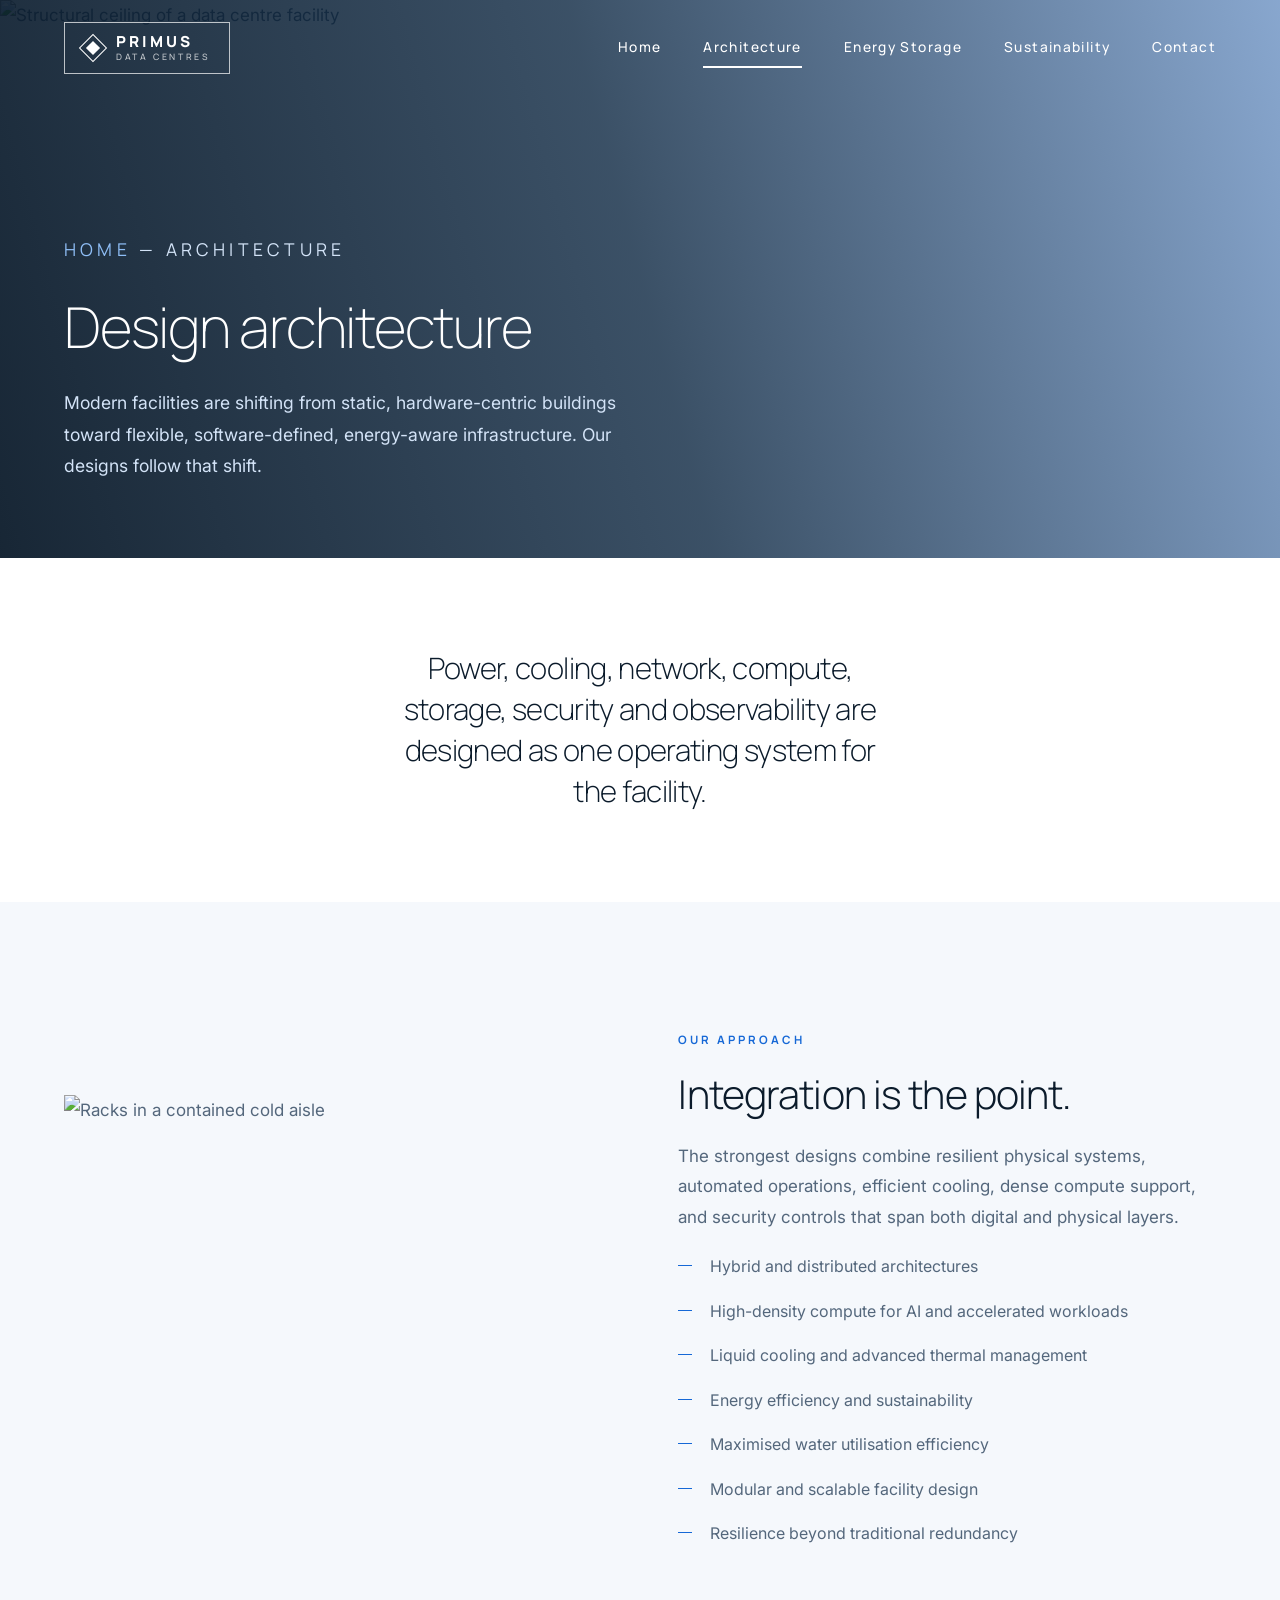
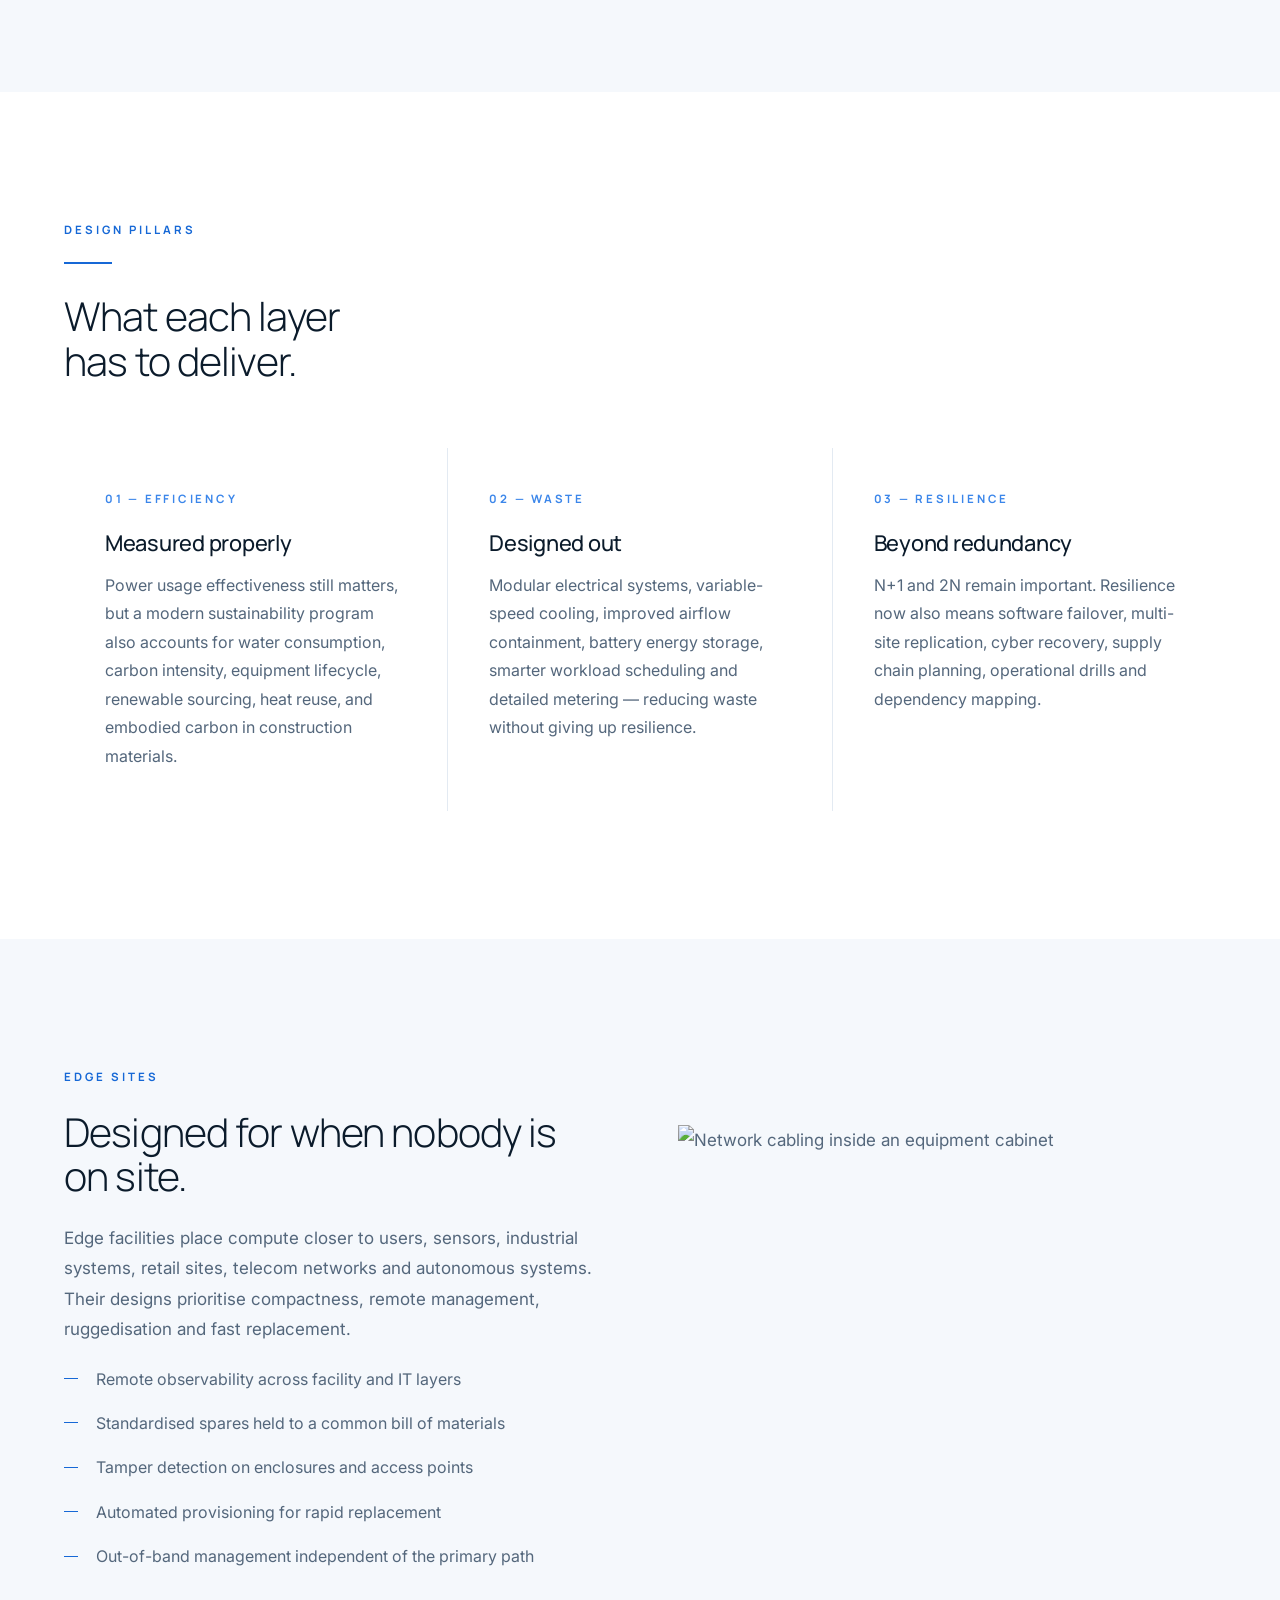
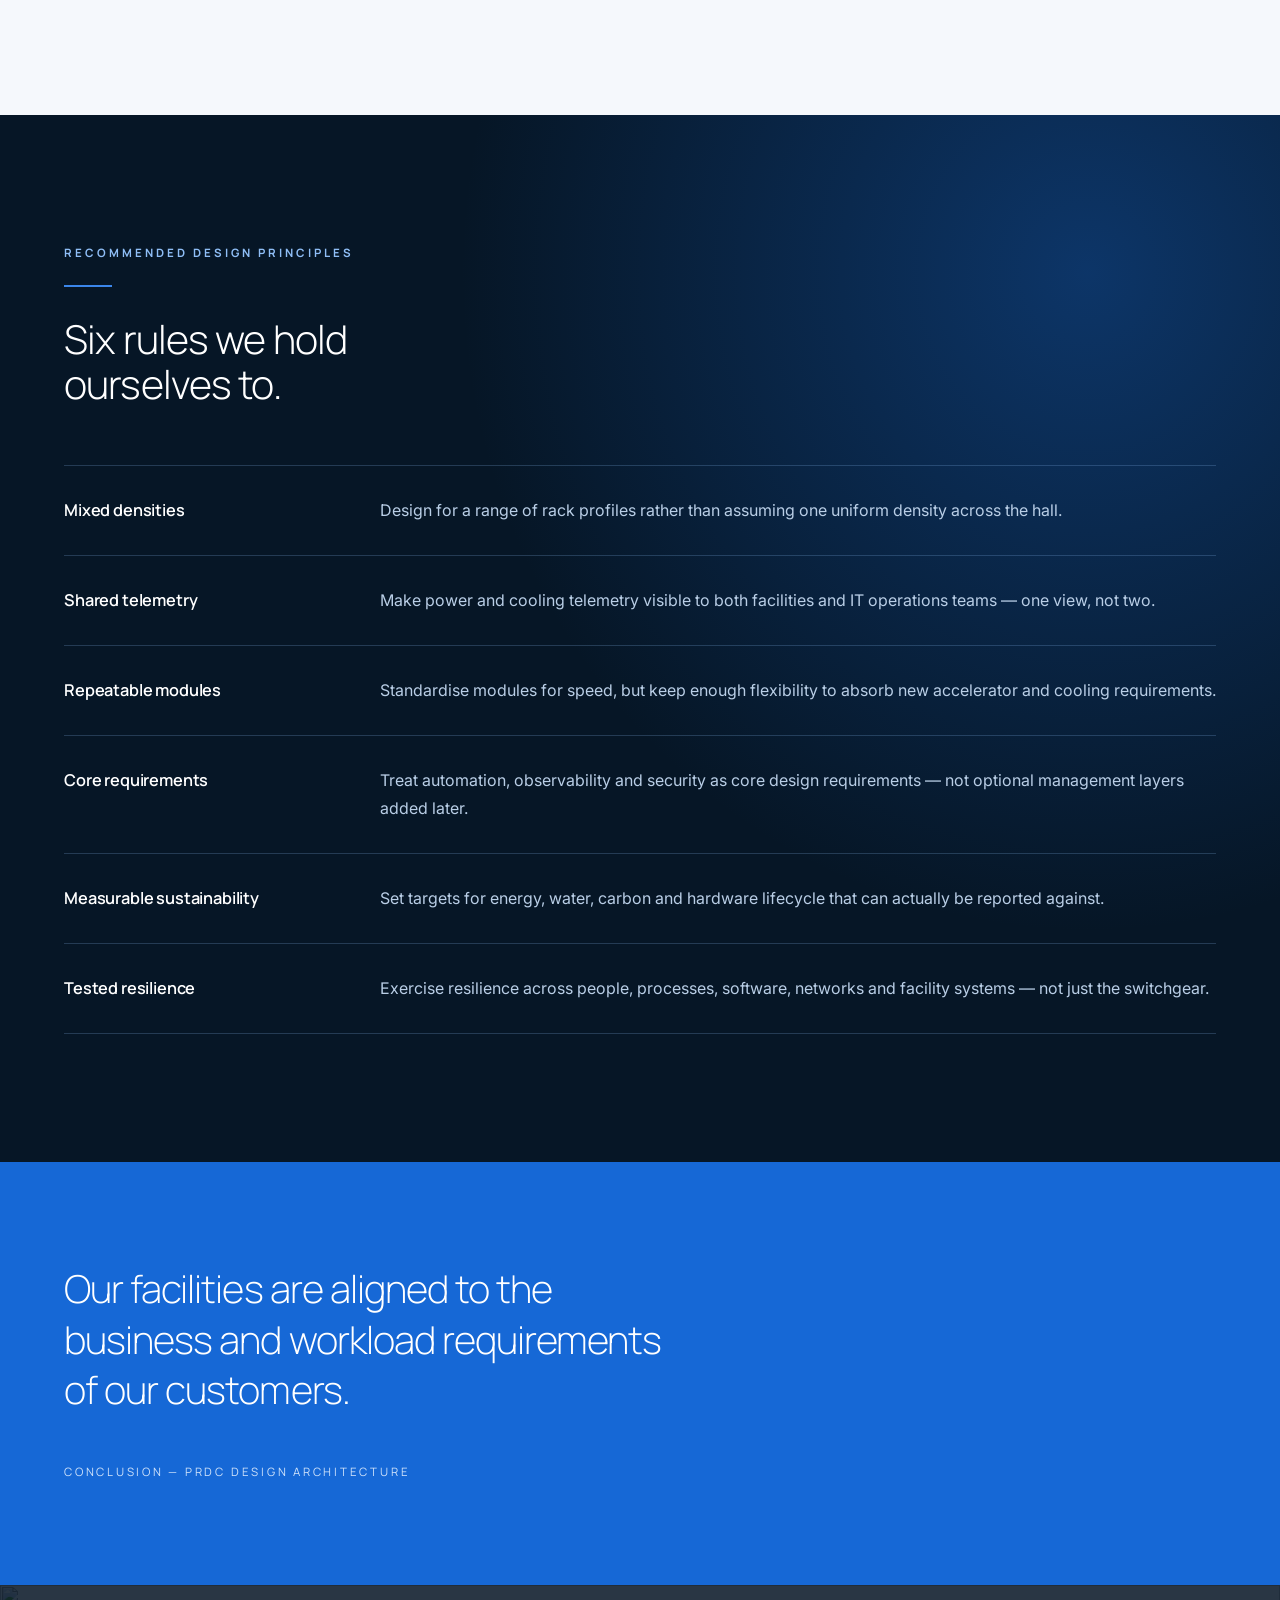
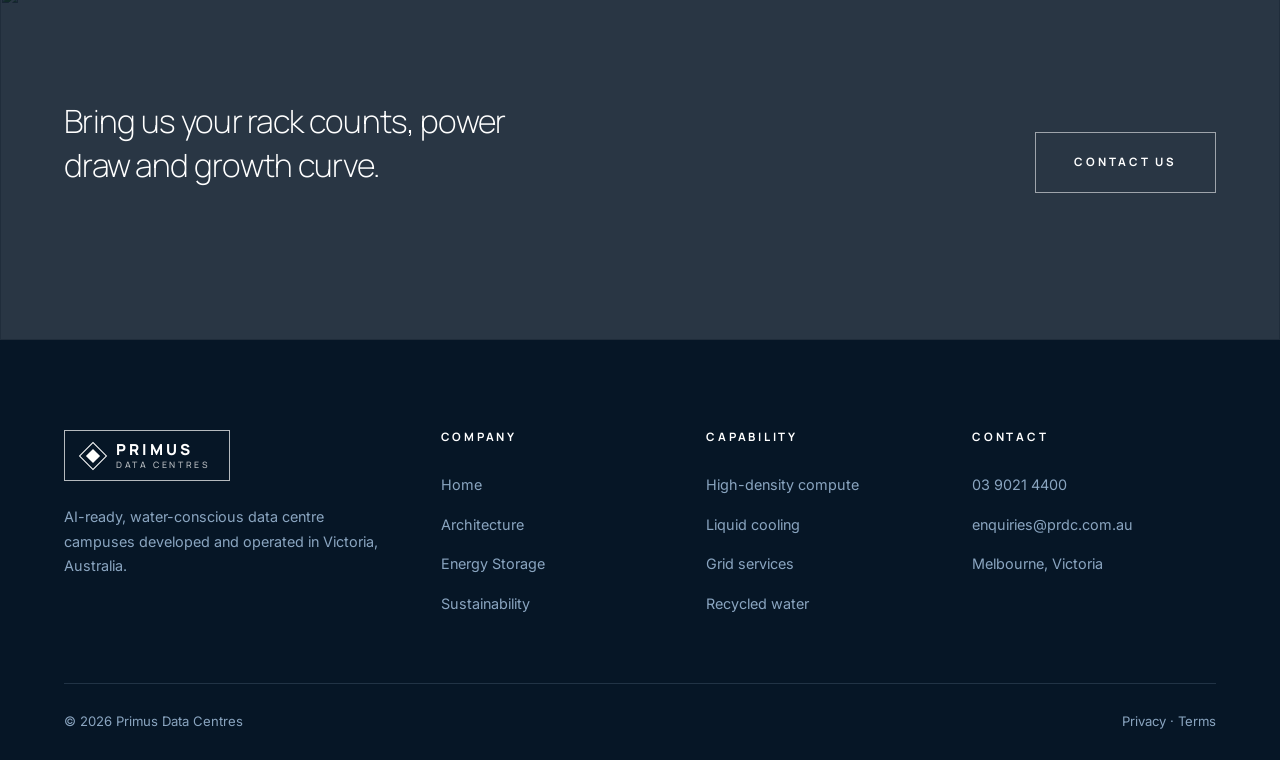
==== architecture.html @ 6553b797 "first commit" ====
<!doctype html>
<html lang="en-AU">
  <head>
    <meta charset="utf-8" />
    <meta name="viewport" content="width=device-width, initial-scale=1" />
    <title>Architecture | PRDC — Primus Data Centres</title>
    <meta
      name="description"
      content="PRDC data centre design architecture — hybrid and distributed facilities, high-density compute, liquid cooling, modular scale and resilience beyond traditional redundancy."
    />
    <link rel="preconnect" href="https://fonts.googleapis.com" />
    <link rel="preconnect" href="https://fonts.gstatic.com" crossorigin />
    <link
      href="https://fonts.googleapis.com/css2?family=Manrope:wght@200;300;400;500;600;700;800&family=Inter:wght@400;500&display=swap"
      rel="stylesheet"
    />
    <link rel="stylesheet" href="assets/styles.css" />
  </head>
  <body>
    <header class="nav">
      <div class="wrap nav__in">
        <a class="logo" href="index.html">
          <span class="logo__mark"></span>
          <span class="logo__txt">PRIMUS<span>DATA CENTRES</span></span>
        </a>
        <nav>
          <ul class="menu" id="menu">
            <li><a href="index.html">Home</a></li>
            <li>
              <a href="architecture.html" aria-current="page">Architecture</a>
            </li>
            <li><a href="energy-storage.html">Energy Storage</a></li>
            <li><a href="sustainability.html">Sustainability</a></li>
            <li><a href="contact.html">Contact</a></li>
          </ul>
        </nav>
        <button
          class="burger"
          data-burger
          aria-expanded="false"
          aria-controls="menu"
          aria-label="Menu"
        >
          <span></span><span></span><span></span>
        </button>
      </div>
    </header>

    <section class="pagehead">
      <img
        src="https://images.unsplash.com/photo-1488229297570-58520851e868?auto=format&fit=crop&w=2000&q=75"
        alt="Structural ceiling of a data centre facility"
      />
      <div class="wrap">
        <p class="crumbs"><a href="index.html">Home</a> — Architecture</p>
        <h1>Design architecture</h1>
        <p>
          Modern facilities are shifting from static, hardware-centric buildings
          toward flexible, software-defined, energy-aware infrastructure. Our
          designs follow that shift.
        </p>
      </div>
    </section>

    <section class="section section--sm">
      <div class="wrap">
        <p class="statement statement--center reveal" style="max-width: 30ch">
          Power, cooling, network, compute, storage, security and observability
          are designed as one operating system for the facility.
        </p>
      </div>
    </section>

    <section class="section section--tint">
      <div class="wrap split reveal">
        <div class="split__media">
          <img
            src="https://images.unsplash.com/photo-1695668548342-c0c1ad479aee?auto=format&fit=crop&w=1200&q=75"
            alt="Racks in a contained cold aisle"
          />
        </div>
        <div>
          <span class="eyebrow">Our approach</span>
          <h2>Integration is the point.</h2>
          <p>
            The strongest designs combine resilient physical systems, automated
            operations, efficient cooling, dense compute support, and security
            controls that span both digital and physical layers.
          </p>
          <ul class="ticks">
            <li>Hybrid and distributed architectures</li>
            <li>High-density compute for AI and accelerated workloads</li>
            <li>Liquid cooling and advanced thermal management</li>
            <li>Energy efficiency and sustainability</li>
            <li>Maximised water utilisation efficiency</li>
            <li>Modular and scalable facility design</li>
            <li>Resilience beyond traditional redundancy</li>
          </ul>
        </div>
      </div>
    </section>

    <section class="section">
      <div class="wrap">
        <div
          class="reveal"
          style="max-width: 26ch; margin-bottom: clamp(40px, 5vw, 70px)"
        >
          <span class="eyebrow">Design pillars</span>
          <div class="rule"></div>
          <h2>What each layer has to deliver.</h2>
        </div>
        <div class="grid reveal">
          <div class="cell">
            <span class="cell__no">01 — Efficiency</span>
            <h3>Measured properly</h3>
            <p>
              Power usage effectiveness still matters, but a modern
              sustainability program also accounts for water consumption, carbon
              intensity, equipment lifecycle, renewable sourcing, heat reuse,
              and embodied carbon in construction materials.
            </p>
          </div>
          <div class="cell">
            <span class="cell__no">02 — Waste</span>
            <h3>Designed out</h3>
            <p>
              Modular electrical systems, variable-speed cooling, improved
              airflow containment, battery energy storage, smarter workload
              scheduling and detailed metering — reducing waste without giving
              up resilience.
            </p>
          </div>
          <div class="cell">
            <span class="cell__no">03 — Resilience</span>
            <h3>Beyond redundancy</h3>
            <p>
              N+1 and 2N remain important. Resilience now also means software
              failover, multi-site replication, cyber recovery, supply chain
              planning, operational drills and dependency mapping.
            </p>
          </div>
        </div>
      </div>
    </section>

    <section class="section section--tint">
      <div class="wrap split split--text-first reveal">
        <div class="split__media">
          <img
            src="https://images.unsplash.com/photo-1682559736721-c2e77ff4c650?auto=format&fit=crop&w=1200&q=75"
            alt="Network cabling inside an equipment cabinet"
          />
        </div>
        <div>
          <span class="eyebrow">Edge sites</span>
          <h2>Designed for when nobody is on site.</h2>
          <p>
            Edge facilities place compute closer to users, sensors, industrial
            systems, retail sites, telecom networks and autonomous systems.
            Their designs prioritise compactness, remote management,
            ruggedisation and fast replacement.
          </p>
          <ul class="ticks">
            <li>Remote observability across facility and IT layers</li>
            <li>Standardised spares held to a common bill of materials</li>
            <li>Tamper detection on enclosures and access points</li>
            <li>Automated provisioning for rapid replacement</li>
            <li>Out-of-band management independent of the primary path</li>
          </ul>
        </div>
      </div>
    </section>

    <section class="section band">
      <div class="wrap">
        <div
          class="reveal"
          style="max-width: 28ch; margin-bottom: clamp(36px, 4.5vw, 60px)"
        >
          <span class="eyebrow eyebrow--light"
            >Recommended design principles</span
          >
          <div class="rule rule--light"></div>
          <h2>Six rules we hold ourselves to.</h2>
        </div>
        <dl class="spec reveal">
          <div class="spec__row">
            <dt>Mixed densities</dt>
            <dd>
              Design for a range of rack profiles rather than assuming one
              uniform density across the hall.
            </dd>
          </div>
          <div class="spec__row">
            <dt>Shared telemetry</dt>
            <dd>
              Make power and cooling telemetry visible to both facilities and IT
              operations teams — one view, not two.
            </dd>
          </div>
          <div class="spec__row">
            <dt>Repeatable modules</dt>
            <dd>
              Standardise modules for speed, but keep enough flexibility to
              absorb new accelerator and cooling requirements.
            </dd>
          </div>
          <div class="spec__row">
            <dt>Core requirements</dt>
            <dd>
              Treat automation, observability and security as core design
              requirements — not optional management layers added later.
            </dd>
          </div>
          <div class="spec__row">
            <dt>Measurable sustainability</dt>
            <dd>
              Set targets for energy, water, carbon and hardware lifecycle that
              can actually be reported against.
            </dd>
          </div>
          <div class="spec__row">
            <dt>Tested resilience</dt>
            <dd>
              Exercise resilience across people, processes, software, networks
              and facility systems — not just the switchgear.
            </dd>
          </div>
        </dl>
      </div>
    </section>

    <section class="pull">
      <div class="wrap reveal">
        <p>
          Our facilities are aligned to the business and workload requirements
          of our customers.
        </p>
        <cite>Conclusion — PRDC design architecture</cite>
      </div>
    </section>

    <section class="cta">
      <img
        src="https://images.unsplash.com/photo-1561233835-f937539b95b9?auto=format&fit=crop&w=1800&q=70"
        alt=""
      />
      <div class="wrap cta__in">
        <p>Bring us your rack counts, power draw and growth curve.</p>
        <a class="btn btn--light" href="contact.html">Contact us</a>
      </div>
    </section>

    <footer class="footer">
      <div class="wrap">
        <div class="footer__grid">
          <div>
            <a class="logo" href="index.html">
              <span class="logo__mark"></span>
              <span class="logo__txt">PRIMUS<span>DATA CENTRES</span></span>
            </a>
            <p>
              AI-ready, water-conscious data centre campuses developed and
              operated in Victoria, Australia.
            </p>
          </div>
          <div>
            <h4>Company</h4>
            <a href="index.html">Home</a>
            <a href="architecture.html">Architecture</a>
            <a href="energy-storage.html">Energy Storage</a>
            <a href="sustainability.html">Sustainability</a>
          </div>
          <div>
            <h4>Capability</h4>
            <a href="architecture.html">High-density compute</a>
            <a href="architecture.html">Liquid cooling</a>
            <a href="energy-storage.html">Grid services</a>
            <a href="sustainability.html">Recycled water</a>
          </div>
          <div>
            <h4>Contact</h4>
            <a href="tel:0390214400">03 9021 4400</a>
            <a href="mailto:enquiries@prdc.com.au">enquiries@prdc.com.au</a>
            <a href="contact.html">Melbourne, Victoria</a>
          </div>
        </div>
        <div class="footer__bar">
          <span>© 2026 Primus Data Centres</span>
          <span>Privacy · Terms</span>
        </div>
      </div>
    </footer>

    <script src="script/main.js"></script>
  </body>
</html>
---- assets/styles.css ----
/* ==========================================================
   PRDC — Primus Data Centres
   Design system. Reference: celeroinfrastructure.com
   Blue primary. Editorial spacing, photography-led.
   ========================================================== */

:root {
  --navy: #061626;
  --navy-2: #0a2540;
  --blue-800: #0f3e7e;
  --blue-700: #124f9e;
  --blue-600: #1668d6; /* PRIMARY — logo blue */
  --blue-500: #3b86ea;
  --blue-300: #8fbef6;
  --blue-100: #d8e8fc;
  --blue-050: #f2f7fe;

  --ink: #0b1b2b;
  --body: #54677c;
  --body-light: #b9cee6;
  --line: #e3eaf2;
  --line-dark: rgba(143, 190, 246, 0.22);
  --paper: #ffffff;
  --paper-2: #f5f8fc;

  --fs-hero: clamp(2.7rem, 5.6vw, 5rem);
  --fs-h1: clamp(2.3rem, 4.4vw, 3.8rem);
  --fs-h2: clamp(1.9rem, 3.1vw, 2.8rem);
  --fs-statement: clamp(1.3rem, 2.3vw, 2rem);
  --fs-h3: clamp(1.2rem, 1.7vw, 1.5rem);
  --fs-body: 1.0625rem;
  --fs-small: 0.9rem;
  --fs-micro: 0.72rem;

  --display: "Manrope", -apple-system, "Segoe UI", sans-serif;
  --text: "Inter", -apple-system, "Segoe UI", Roboto, sans-serif;

  --wrap: 1260px;
  --tile-lift: clamp(64px, 7vw, 110px); /* how far the cards sit over the hero */
  --gutter: 5vw;
}

*,
*::before,
*::after {
  box-sizing: border-box;
}
html {
  scroll-behavior: smooth;
  -webkit-text-size-adjust: 100%;
}
body {
  margin: 0;
  font-family: var(--text);
  font-size: var(--fs-body);
  line-height: 1.78;
  color: var(--body);
  background: var(--paper);
  -webkit-font-smoothing: antialiased;
  overflow-x: hidden;
}
img {
  max-width: 100%;
  display: block;
}
a {
  color: var(--blue-600);
  text-decoration: none;
}
h1,
h2,
h3,
h4 {
  font-family: var(--display);
  color: var(--ink);
  margin: 0 0 0.6em;
  font-weight: 300;
  line-height: 1.13;
  letter-spacing: -0.022em;
}
h1 {
  font-size: var(--fs-h1);
}
h2 {
  font-size: var(--fs-h2);
}
h3 {
  font-size: var(--fs-h3);
  font-weight: 500;
  line-height: 1.32;
  letter-spacing: -0.012em;
}
p {
  margin: 0 0 1.2em;
}
p:last-child {
  margin-bottom: 0;
}
.wrap {
  width: min(var(--wrap), 100% - 2 * var(--gutter));
  margin-inline: auto;
}
.wrap-wide {
  width: min(1600px, 100% - 2 * var(--gutter));
  margin-inline: auto;
}
.section {
  padding: clamp(78px, 10vw, 150px) 0;
}
.section--sm {
  padding: clamp(56px, 7vw, 100px) 0;
}
.section--tint {
  background: var(--paper-2);
}
:focus-visible {
  outline: 2px solid var(--blue-500);
  outline-offset: 4px;
}
::selection {
  background: var(--blue-600);
  color: #fff;
}

/* ---------- Text bits ---------- */
.eyebrow {
  font-family: var(--display);
  font-size: var(--fs-micro);
  font-weight: 700;
  letter-spacing: 0.26em;
  text-transform: uppercase;
  color: var(--blue-600);
  margin: 0 0 22px;
  display: block;
}
.eyebrow--light {
  color: var(--blue-300);
}
.rule {
  width: 48px;
  height: 2px;
  background: var(--blue-600);
  margin: 0 0 30px;
}
.rule--light {
  background: var(--blue-500);
}
.statement {
  font-family: var(--display);
  font-weight: 250;
  font-size: var(--fs-statement);
  line-height: 1.4;
  color: var(--ink);
  letter-spacing: -0.022em;
}
.statement--center {
  max-width: 24ch;
  margin-inline: auto;
  text-align: center;
}
.statement--wide {
  max-width: 38ch;
}
.tagline {
  font-family: var(--display);
  font-weight: 600;
  font-size: 1.05rem;
  color: var(--blue-600);
  letter-spacing: -0.01em;
  margin-bottom: 1.2em;
}
.measure {
  max-width: 56ch;
}
.light {
  color: var(--body-light);
}

/* ---------- Buttons ---------- */
.btn {
  display: inline-flex;
  align-items: center;
  gap: 14px;
  font-family: var(--display);
  font-size: var(--fs-micro);
  font-weight: 700;
  letter-spacing: 0.24em;
  text-transform: uppercase;
  padding: 19px 38px;
  border: 1px solid var(--blue-600);
  color: var(--blue-600);
  background: transparent;
  cursor: pointer;
  transition:
    background 0.25s,
    color 0.25s,
    border-color 0.25s;
}
.btn:hover {
  background: var(--blue-600);
  color: #fff;
}
.btn--solid {
  background: var(--blue-600);
  color: #fff;
}
.btn--solid:hover {
  background: var(--blue-700);
  border-color: var(--blue-700);
}
.btn--light {
  border-color: rgba(255, 255, 255, 0.55);
  color: #fff;
}
.btn--light:hover {
  background: #fff;
  color: var(--navy);
  border-color: #fff;
}
.btn--full {
  width: 100%;
  justify-content: center;
}

.arrow {
  display: inline-flex;
  align-items: center;
  gap: 10px;
  font-family: var(--display);
  font-size: var(--fs-micro);
  font-weight: 700;
  letter-spacing: 0.24em;
  text-transform: uppercase;
  color: var(--blue-600);
}
.arrow::after {
  content: "";
  width: 26px;
  height: 1px;
  background: currentColor;
  transition: width 0.25s ease;
}
.arrow:hover::after {
  width: 40px;
}
.arrow--light {
  color: #fff;
}

/* ---------- Header ---------- */
.nav {
  position: fixed;
  top: 0;
  left: 0;
  right: 0;
  z-index: 100;
  transition:
    background 0.3s,
    box-shadow 0.3s;
  background: transparent;
}
.nav__in {
  display: flex;
  align-items: center;
  justify-content: space-between;
  gap: 24px;
  padding: 22px 0;
  transition: padding 0.3s;
}
.nav.is-solid {
  background: rgba(255, 255, 255, 0.97);
  backdrop-filter: blur(14px);
  box-shadow: 0 1px 0 var(--line);
}
.nav.is-solid .nav__in {
  padding: 14px 0;
}

.logo {
  display: inline-flex;
  align-items: center;
  gap: 13px;
  padding: 10px 18px;
  border: 1.5px solid rgba(255, 255, 255, 0.7);
}
.logo__mark {
  width: 20px;
  height: 20px;
  flex: none;
  position: relative;
  border: 1.5px solid #fff;
  transform: rotate(45deg);
}
.logo__mark::after {
  content: "";
  position: absolute;
  inset: 4px;
  background: #fff;
}
.logo__txt {
  font-family: var(--display);
  font-weight: 800;
  font-size: 0.95rem;
  letter-spacing: 0.2em;
  color: #fff;
  line-height: 1.15;
}
.logo__txt span {
  display: block;
  font-weight: 500;
  font-size: 0.55rem;
  letter-spacing: 0.3em;
  color: rgba(255, 255, 255, 0.72);
  margin-top: 2px;
}
.nav.is-solid .logo {
  border-color: var(--blue-600);
}
.nav.is-solid .logo__mark {
  border-color: var(--blue-600);
}
.nav.is-solid .logo__mark::after {
  background: var(--blue-600);
}
.nav.is-solid .logo__txt {
  color: var(--blue-600);
}
.nav.is-solid .logo__txt span {
  color: var(--body);
}

.menu {
  display: flex;
  align-items: center;
  gap: 42px;
  list-style: none;
  margin: 0;
  padding: 0;
}
.menu a {
  font-family: var(--display);
  font-weight: 500;
  font-size: 0.86rem;
  letter-spacing: 0.1em;
  color: rgba(255, 255, 255, 0.88);
  padding-bottom: 5px;
  border-bottom: 1px solid transparent;
  transition:
    color 0.2s,
    border-color 0.2s;
}
.menu a {
  position: relative;
  color: #fff;
  text-decoration: none;
  display: inline-block;
}

.menu a::after {
  content: "";
  position: absolute;
  left: 0;
  bottom: -4px; /* distance below text */
  width: 0;
  height: 2px;
  background-color: #fff;
  transition: width 0.5s ease;
}

.menu a:hover::after,
.menu a[aria-current="page"]::after {
  width: 100%;
}
.nav.is-solid .menu a {
  color: var(--ink);
}
.nav.is-solid .menu a {
  position: relative;
  color: var(--blue-600);
  text-decoration: none;
}

.nav.is-solid .menu a::after {
  content: "";
  position: absolute;
  left: 0;
  bottom: -4px;
  width: 0;
  height: 2px;
  background-color: var(--blue-600);
  transition: width 0.5s ease;
}

.nav.is-solid .menu a:hover,
.nav.is-solid .menu a[aria-current="page"] {
  color: var(--blue-600);
}

.nav.is-solid .menu a:hover::after,
.nav.is-solid .menu a[aria-current="page"]::after {
  width: 100%;
}
.burger {
  display: none;
  background: none;
  border: none;
  padding: 10px;
  cursor: pointer;
  width: 44px;
  height: 44px;
}
.burger span {
  display: block;
  height: 1.5px;
  background: #fff;
  margin: 5px 0;
  transition: 0.25s;
}
.nav.is-solid .burger span {
  background: var(--ink);
}

/* ---------- Hero ---------- */
.hero {
  position: relative;
  min-height: 100svh;
  display: flex;
  align-items: flex-end;
  padding-top: clamp(140px, 16vh, 190px); /* floor: clears the fixed nav on short windows */
  padding-bottom: calc(clamp(56px, 8vh, 96px) + var(--tile-lift));
  overflow: hidden;
  isolation: isolate;
}
.hero__img {
  position: absolute;
  inset: 0;
  z-index: -2;
}
.hero__img img {
  width: 100%;
  height: 100%;
  object-fit: cover;
}
.hero::before {
  content: "";
  position: absolute;
  inset: 0;
  z-index: -1;
  background: linear-gradient(
    75deg,
    rgba(6, 22, 38, 0.94) 0%,
    rgba(10, 37, 64, 0.82) 45%,
    rgba(18, 79, 158, 0.55) 100%
  );
}
.hero__mark {
  position: absolute;
  right: -6%;
  top: 8%;
  width: min(44vw, 540px);
  aspect-ratio: 1;
  border: 1.5px solid rgba(143, 190, 246, 0.28);
  transform: rotate(45deg);
  z-index: -1;
}
.hero__mark::after {
  content: "";
  position: absolute;
  inset: 18%;
  border: 1.5px solid rgba(143, 190, 246, 0.18);
}
.hero h1 {
  color: #fff;
  font-size: var(--fs-hero);
  font-weight: 200;
  max-width: 15ch;
  margin-bottom: 0.55em;
}
.hero h1 b {
  font-weight: 500;
  color: var(--blue-300);
}
.hero__sub {
  color: #d3e3f7;
  max-width: 48ch;
  font-size: 1.15rem;
  margin-bottom: 2.4em;
}
.hero__scroll {
  position: absolute;
  left: var(--gutter);
  bottom: calc(clamp(18px, 2.4vh, 28px) + var(--tile-lift));
  font-family: var(--display);
  font-size: var(--fs-micro);
  letter-spacing: 0.24em;
  text-transform: uppercase;
  color: rgba(255, 255, 255, 0.5);
}

/* ---------- Tiles (float over the hero's bottom edge) ---------- */
.tiles {
  position: relative;
  z-index: 2;
  width: min(var(--wrap), 100% - 2 * var(--gutter));
  margin: calc(-1 * var(--tile-lift)) auto 0;
  display: grid;
  grid-template-columns: repeat(4, 1fr);
  gap: clamp(16px, 1.6vw, 24px);
}
.tile {
  position: relative;
  display: flex;
  flex-direction: column;
  overflow: hidden;
  background: var(--paper);
  border: 1px solid var(--line);
  border-radius: 14px;
  color: var(--ink);
  box-shadow: 0 18px 44px -24px rgba(6, 22, 38, 0.45);
  transition:
    transform 0.35s cubic-bezier(0.2, 0.7, 0.3, 1),
    box-shadow 0.35s;
}
.tile:hover {
  transform: translateY(-6px);
  box-shadow: 0 30px 60px -26px rgba(6, 22, 38, 0.5);
}
.tile img {
  width: 100%;
  aspect-ratio: 16 / 10;
  object-fit: cover;
  transition: transform 0.7s cubic-bezier(0.2, 0.7, 0.3, 1);
}
.tile:hover img {
  transform: scale(1.06);
}
/* card padding without a body wrapper: everything after the image */
.tile > :not(img) {
  padding-inline: clamp(20px, 1.8vw, 26px);
}
.tile h3 {
  color: var(--ink);
  font-weight: 500;
  font-size: 1.25rem;
  margin: clamp(20px, 1.8vw, 26px) 0 0.5em;
}
.tile p {
  font-size: var(--fs-small);
  color: var(--body);
  line-height: 1.6;
  margin-bottom: 22px;
}
.tile > :last-child {
  margin-top: auto;
  padding-bottom: clamp(20px, 1.8vw, 26px);
}

/* ---------- Splits ---------- */
.split {
  display: grid;
  grid-template-columns: 1fr 1fr;
  gap: clamp(38px, 6vw, 100px);
  align-items: center;
}
.split--text-first .split__media {
  order: 2;
}
.split__media {
  position: relative;
}
.split__media img {
  width: 100%;
  aspect-ratio: 4/3;
  object-fit: cover;
}
.split__media--tall img {
  aspect-ratio: 3/4;
}
.split__badge {
  position: absolute;
  right: -1px;
  bottom: -1px;
  background: var(--blue-600);
  color: #fff;
  padding: 24px 30px;
  max-width: 60%;
}
.split__badge b {
  display: block;
  font-family: var(--display);
  font-weight: 300;
  font-size: clamp(1.8rem, 3vw, 2.6rem);
  line-height: 1;
  letter-spacing: -0.03em;
}
.split__badge span {
  font-family: var(--display);
  font-size: var(--fs-micro);
  letter-spacing: 0.22em;
  text-transform: uppercase;
  color: #cfe2fa;
  display: block;
  margin-top: 8px;
}

/* ---------- Value columns ---------- */
.cols {
  display: grid;
  grid-template-columns: repeat(3, 1fr);
  gap: clamp(30px, 4vw, 64px);
}
.col {
  border-top: 1px solid var(--line);
  padding-top: 30px;
}
.col__no {
  font-family: var(--display);
  font-size: var(--fs-micro);
  font-weight: 700;
  letter-spacing: 0.26em;
  color: var(--blue-500);
  display: block;
  margin-bottom: 20px;
}
.col h3 {
  font-size: clamp(1.4rem, 2.1vw, 1.85rem);
  font-weight: 300;
  margin-bottom: 0.65em;
}
.col p {
  font-size: 1rem;
}

/* ---------- Dark band ---------- */
.band {
  background: var(--navy);
  color: var(--body-light);
  position: relative;
  overflow: hidden;
}
.band::before {
  content: "";
  position: absolute;
  inset: 0;
  background: radial-gradient(
    70% 90% at 85% 15%,
    rgba(18, 79, 158, 0.55),
    transparent 70%
  );
}
.band .wrap,
.band .wrap-wide {
  position: relative;
  z-index: 2;
}
.band h1,
.band h2,
.band h3,
.band .statement {
  color: #fff;
}

/* WUE figure */
.wue {
  display: grid;
  grid-template-columns: 1fr 1.1fr;
  gap: clamp(40px, 6vw, 90px);
  align-items: center;
}
.wue__rows {
  border-top: 1px solid var(--line-dark);
}
.wue__row {
  padding: 30px 0;
  border-bottom: 1px solid var(--line-dark);
}
.wue__top {
  display: flex;
  justify-content: space-between;
  align-items: flex-end;
  gap: 20px;
  margin-bottom: 16px;
}
.wue__label {
  font-family: var(--display);
  font-size: var(--fs-micro);
  letter-spacing: 0.24em;
  text-transform: uppercase;
  color: var(--blue-300);
}
.wue__val {
  font-family: var(--display);
  font-weight: 200;
  font-size: clamp(2rem, 3.6vw, 3.2rem);
  color: #fff;
  letter-spacing: -0.04em;
  line-height: 1;
}
.wue__val i {
  font-style: normal;
  font-size: 0.8rem;
  font-weight: 600;
  letter-spacing: 0.18em;
  color: var(--blue-300);
  margin-left: 10px;
}
.wue__track {
  height: 2px;
  background: rgba(143, 190, 246, 0.2);
}
.wue__fill {
  height: 100%;
  background: var(--blue-500);
  transform-origin: left;
  transform: scaleX(0);
  transition: transform 1.4s cubic-bezier(0.2, 0.7, 0.2, 1);
}
.is-in .wue__fill {
  transform: scaleX(1);
}
.wue__note {
  font-size: var(--fs-small);
  color: var(--blue-300);
  margin: 28px 0 0;
  max-width: 52ch;
}

/* ---------- Stats ---------- */
.stats {
  display: grid;
  grid-template-columns: repeat(4, 1fr);
  gap: 1px;
  background: var(--line-dark);
}
.stat {
  background: var(--navy);
  padding: clamp(28px, 3vw, 44px);
}
.stat b {
  display: block;
  font-family: var(--display);
  font-weight: 200;
  font-size: clamp(2rem, 3.4vw, 3rem);
  color: #fff;
  letter-spacing: -0.04em;
  line-height: 1;
  margin-bottom: 14px;
}
.stat span {
  font-family: var(--display);
  font-size: var(--fs-micro);
  letter-spacing: 0.2em;
  text-transform: uppercase;
  color: var(--blue-300);
}

/* ---------- Lists ---------- */
.ticks {
  list-style: none;
  margin: 0;
  padding: 0;
}
.ticks li {
  position: relative;
  padding: 0 0 16px 32px;
  font-size: 1rem;
}
.ticks li::before {
  content: "";
  position: absolute;
  left: 0;
  top: 0.82em;
  width: 14px;
  height: 1px;
  background: var(--blue-600);
}
.ticks--light li {
  color: var(--body-light);
}
.ticks--light li::before {
  background: var(--blue-500);
}

.spec {
  border-top: 1px solid var(--line);
  margin: 0;
}
.spec__row {
  display: grid;
  grid-template-columns: 280px 1fr;
  gap: 36px;
  padding: 30px 0;
  border-bottom: 1px solid var(--line);
  align-items: start;
}
.spec__row dt {
  font-family: var(--display);
  font-weight: 600;
  font-size: 1.02rem;
  color: var(--ink);
  letter-spacing: -0.01em;
}
.spec__row dd {
  margin: 0;
  font-size: 1rem;
}
.band .spec,
.band .spec__row {
  border-color: var(--line-dark);
}
.band .spec__row dt {
  color: #fff;
}
.band .spec__row dd {
  color: var(--body-light);
}

/* ---------- Editorial grid ---------- */
.grid {
  display: grid;
  grid-template-columns: repeat(3, 1fr);
  gap: 1px;
  background: var(--line);
}
.grid--2 {
  grid-template-columns: repeat(2, 1fr);
}
.cell {
  background: var(--paper);
  padding: clamp(30px, 3.2vw, 46px);
}
.section--tint .cell {
  background: var(--paper-2);
}
.cell__no {
  font-family: var(--display);
  font-size: var(--fs-micro);
  font-weight: 700;
  letter-spacing: 0.24em;
  text-transform: uppercase;
  color: var(--blue-500);
  display: block;
  margin-bottom: 20px;
}
.cell h3 {
  margin-bottom: 0.6em;
}
.cell p {
  font-size: 1rem;
}

/* ---------- Forms ---------- */
.form {
  max-width: 640px;
}
.field {
  margin-bottom: 26px;
}
.field label {
  display: block;
  font-family: var(--display);
  font-size: var(--fs-micro);
  font-weight: 700;
  letter-spacing: 0.2em;
  text-transform: uppercase;
  color: var(--ink);
  margin-bottom: 10px;
}
.field input,
.field select,
.field textarea {
  width: 100%;
  padding: 14px 0;
  border: none;
  border-bottom: 1px solid var(--line);
  font: inherit;
  font-size: 1rem;
  color: var(--ink);
  background: transparent;
  border-radius: 0;
}
.field textarea {
  resize: vertical;
}
.field input:focus,
.field select:focus,
.field textarea:focus {
  outline: none;
  border-bottom-color: var(--blue-600);
}
.form-note {
  font-size: var(--fs-small);
  color: #8698ac;
  margin-top: 18px;
}

/* ---------- Page header ---------- */
.pagehead {
  position: relative;
  isolation: isolate;
  display: flex;
  align-items: flex-end;
  min-height: clamp(420px, 62vh, 640px);
  padding: 150px 0 clamp(50px, 6vw, 84px);
  overflow: hidden;
}
.pagehead img {
  position: absolute;
  inset: 0;
  width: 100%;
  height: 100%;
  object-fit: cover;
  z-index: -2;
}
.pagehead::before {
  content: "";
  position: absolute;
  inset: 0;
  z-index: -1;
  background: linear-gradient(
    75deg,
    rgba(6, 22, 38, 0.93) 0%,
    rgba(10, 37, 64, 0.8) 50%,
    rgba(18, 79, 158, 0.5) 100%
  );
}
.pagehead h1 {
  color: #fff;
  font-weight: 200;
  max-width: 17ch;
  margin-bottom: 0.5em;
}
.pagehead p {
  color: #d3e3f7;
  max-width: 52ch;
  font-size: 1.1rem;
}
.crumbs {
  font-family: var(--display);
  font-size: var(--fs-micro);
  letter-spacing: 0.24em;
  text-transform: uppercase;
  color: var(--blue-300);
  margin: 0 0 30px;
}
.crumbs a {
  color: var(--blue-300);
}
.crumbs a:hover {
  color: #fff;
}

/* ---------- Quote band ---------- */
.pull {
  background: var(--blue-600);
  color: #fff;
  padding: clamp(60px, 8vw, 120px) 0;
}
.pull p {
  font-family: var(--display);
  font-weight: 250;
  font-size: clamp(1.5rem, 3vw, 2.5rem);
  line-height: 1.32;
  letter-spacing: -0.025em;
  color: #fff;
  max-width: 26ch;
}
.pull cite {
  font-style: normal;
  font-family: var(--display);
  font-size: var(--fs-micro);
  letter-spacing: 0.24em;
  text-transform: uppercase;
  color: #cfe2fa;
  display: block;
  margin-top: 32px;
}

/* ---------- CTA + footer ---------- */
.cta {
  position: relative;
  isolation: isolate;
  padding: clamp(78px, 9vw, 140px) 0;
  overflow: hidden;
}
.cta img {
  position: absolute;
  inset: 0;
  width: 100%;
  height: 100%;
  object-fit: cover;
  z-index: -2;
}
.cta::before {
  content: "";
  position: absolute;
  inset: 0;
  z-index: -1;
  background: rgba(6, 22, 38, 0.86);
}
.cta__in {
  display: flex;
  align-items: center;
  justify-content: space-between;
  gap: 40px;
  flex-wrap: wrap;
}
.cta p {
  font-family: var(--display);
  font-weight: 250;
  font-size: clamp(1.4rem, 2.5vw, 2.1rem);
  line-height: 1.35;
  color: #fff;
  max-width: 24ch;
  letter-spacing: -0.022em;
}

.footer {
  background: var(--navy);
  color: #8aa5c0;
  padding: clamp(60px, 7vw, 96px) 0 0;
  font-size: var(--fs-small);
}
.footer__grid {
  display: grid;
  grid-template-columns: 1.5fr 1fr 1fr 1.1fr;
  gap: 44px;
  padding-bottom: 60px;
}
.footer h4 {
  color: #fff;
  font-family: var(--display);
  font-size: var(--fs-micro);
  font-weight: 700;
  letter-spacing: 0.24em;
  text-transform: uppercase;
  margin-bottom: 22px;
}
.footer a:not(.logo) {
  color: #8aa5c0;
  display: block;
  padding: 7px 0;
  transition: color 0.2s;
}
.footer a:not(.logo):hover {
  color: #fff;
}
.footer .logo {
  margin-bottom: 24px;
}
.footer p {
  line-height: 1.7;
}
.footer__bar {
  border-top: 1px solid rgba(138, 165, 192, 0.2);
  padding: 26px 0;
  display: flex;
  justify-content: space-between;
  gap: 16px;
  flex-wrap: wrap;
  font-size: 0.82rem;
}

/* ---------- Reveal ---------- */
.reveal {
  opacity: 0;
  transform: translateY(26px);
  transition:
    opacity 0.9s cubic-bezier(0.2, 0.7, 0.2, 1),
    transform 0.9s cubic-bezier(0.2, 0.7, 0.2, 1);
}
.reveal.is-in {
  opacity: 1;
  transform: none;
}

/* ---------- Responsive ---------- */
@media (max-width: 1080px) {
  .tiles {
    grid-template-columns: repeat(2, 1fr);
  }
  .stats {
    grid-template-columns: repeat(2, 1fr);
  }
  .split,
  .wue,
  .cols,
  .grid,
  .grid--2 {
    grid-template-columns: 1fr;
  }
  .split--text-first .split__media {
    order: 0;
  }
  .footer__grid {
    grid-template-columns: 1fr 1fr;
  }
  .menu {
    display: none;
  }
  .menu.open {
    display: flex;
    position: fixed;
    inset: 0;
    flex-direction: column;
    justify-content: center;
    align-items: center;
    gap: 8px;
    background: var(--navy);
    padding: 40px;
    z-index: 90;
  }
  .menu.open a {
    color: #fff !important;
    font-size: 1.5rem;
    font-weight: 300;
    letter-spacing: 0.02em;
    padding: 14px 0;
    border: none !important;
  }
  .burger {
    display: block;
    position: relative;
    z-index: 95;
  }
  .burger.open span {
    background: #fff;
  }
  .burger.open span:nth-child(1) {
    transform: translateY(6.5px) rotate(45deg);
  }
  .burger.open span:nth-child(2) {
    opacity: 0;
  }
  .burger.open span:nth-child(3) {
    transform: translateY(-6.5px) rotate(-45deg);
  }
  .hero {
    min-height: 88svh;
  }
}
@media (max-width: 640px) {
  :root {
    --gutter: 6vw;
    --tile-lift: 46px;
  }
  .tiles,
  .stats,
  .footer__grid {
    grid-template-columns: 1fr;
  }
  .spec__row {
    grid-template-columns: 1fr;
    gap: 8px;
  }
  .hero__mark {
    display: none;
  }
  .split__badge {
    position: static;
    max-width: none;
    margin-top: -1px;
  }
  .tile {
    border-radius: 12px;
  }
}
@media (prefers-reduced-motion: reduce) {
  * {
    transition: none !important;
    animation: none !important;
    scroll-behavior: auto;
  }
  .reveal {
    opacity: 1;
    transform: none;
  }
  .wue__fill {
    transform: scaleX(1);
  }
}
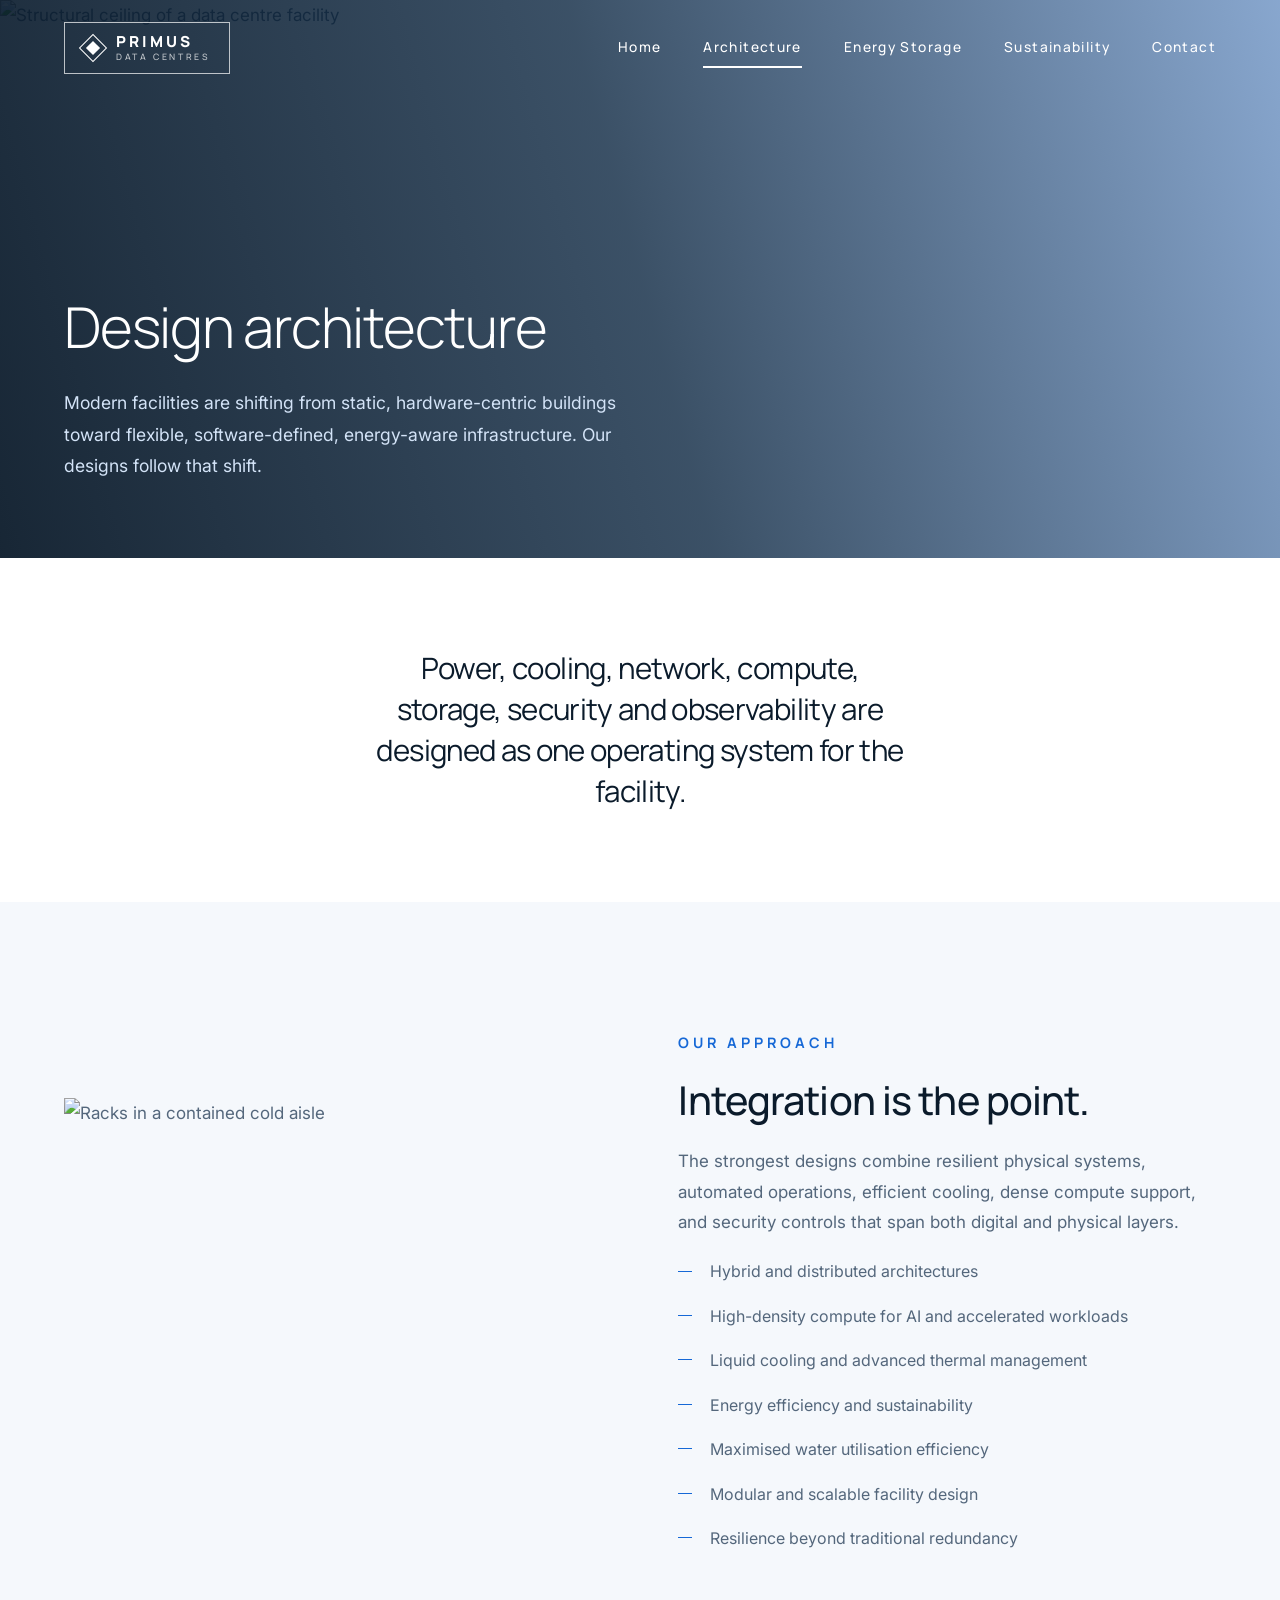
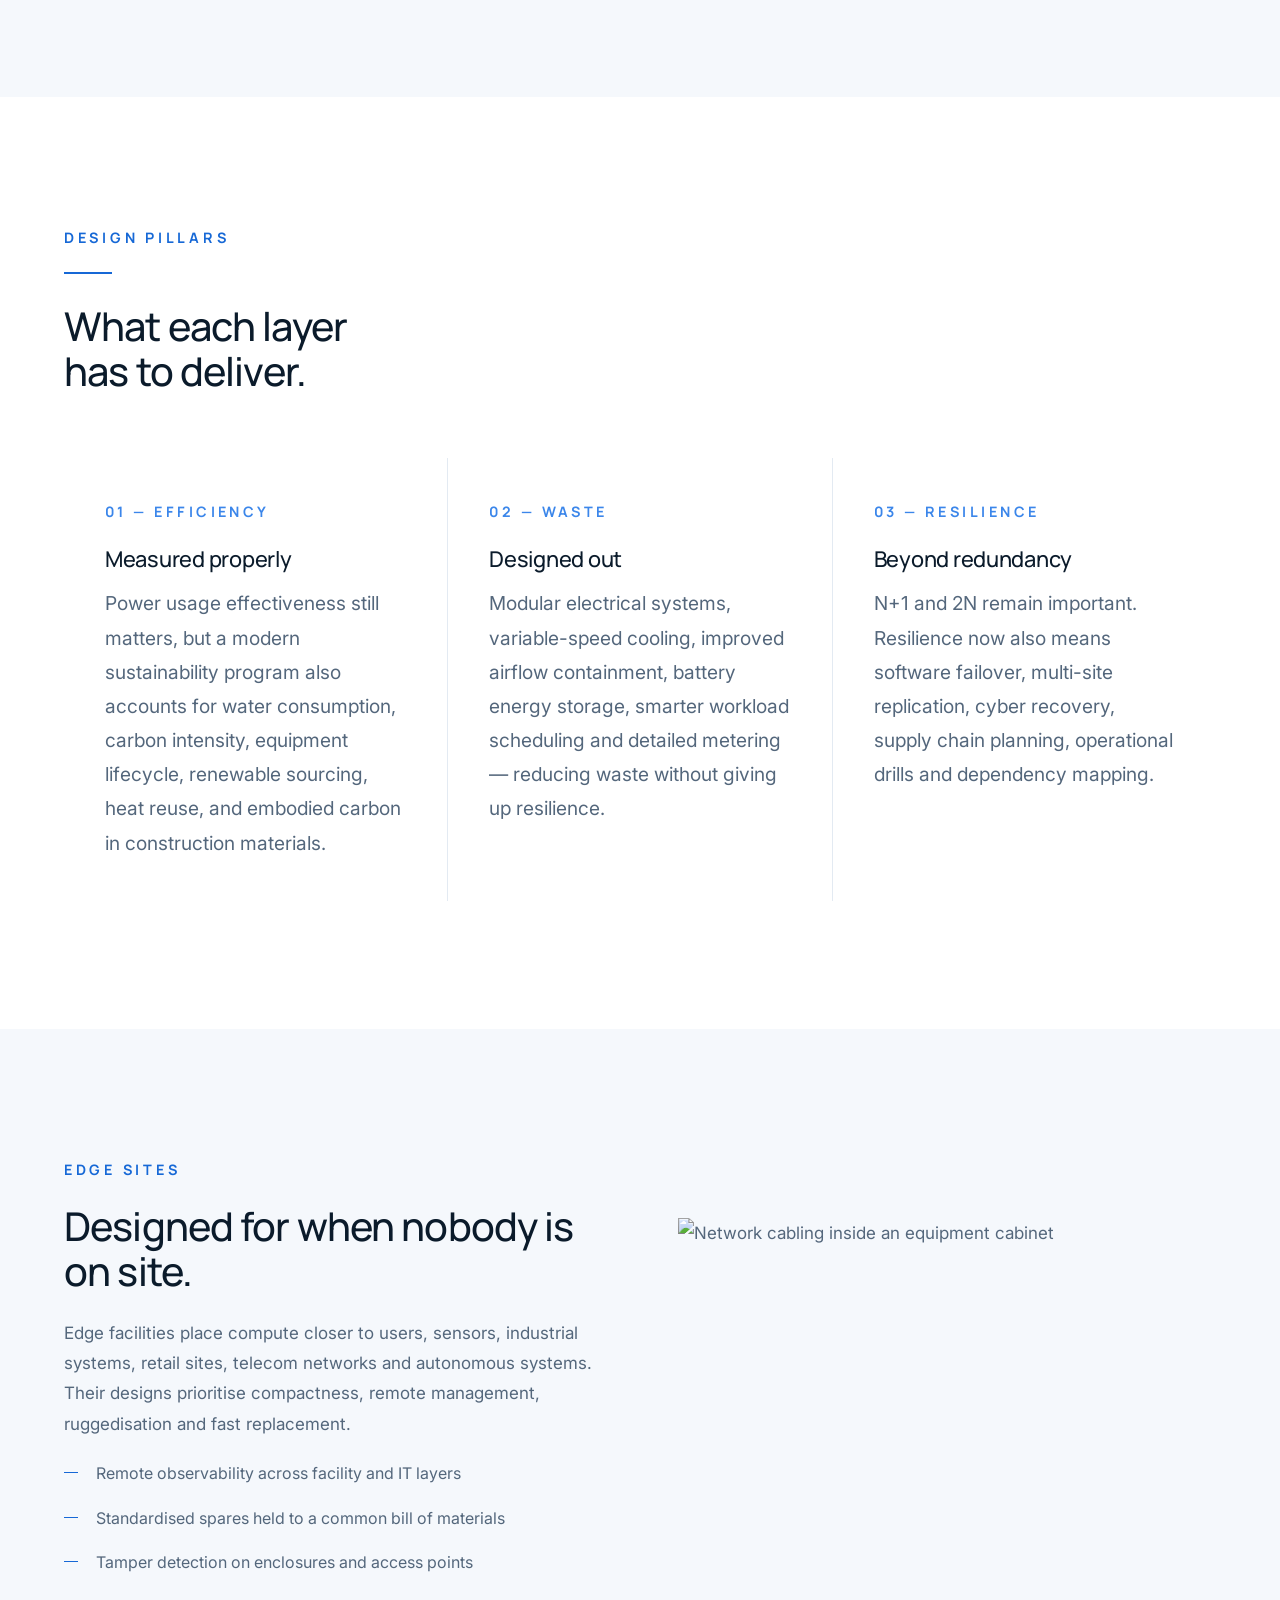
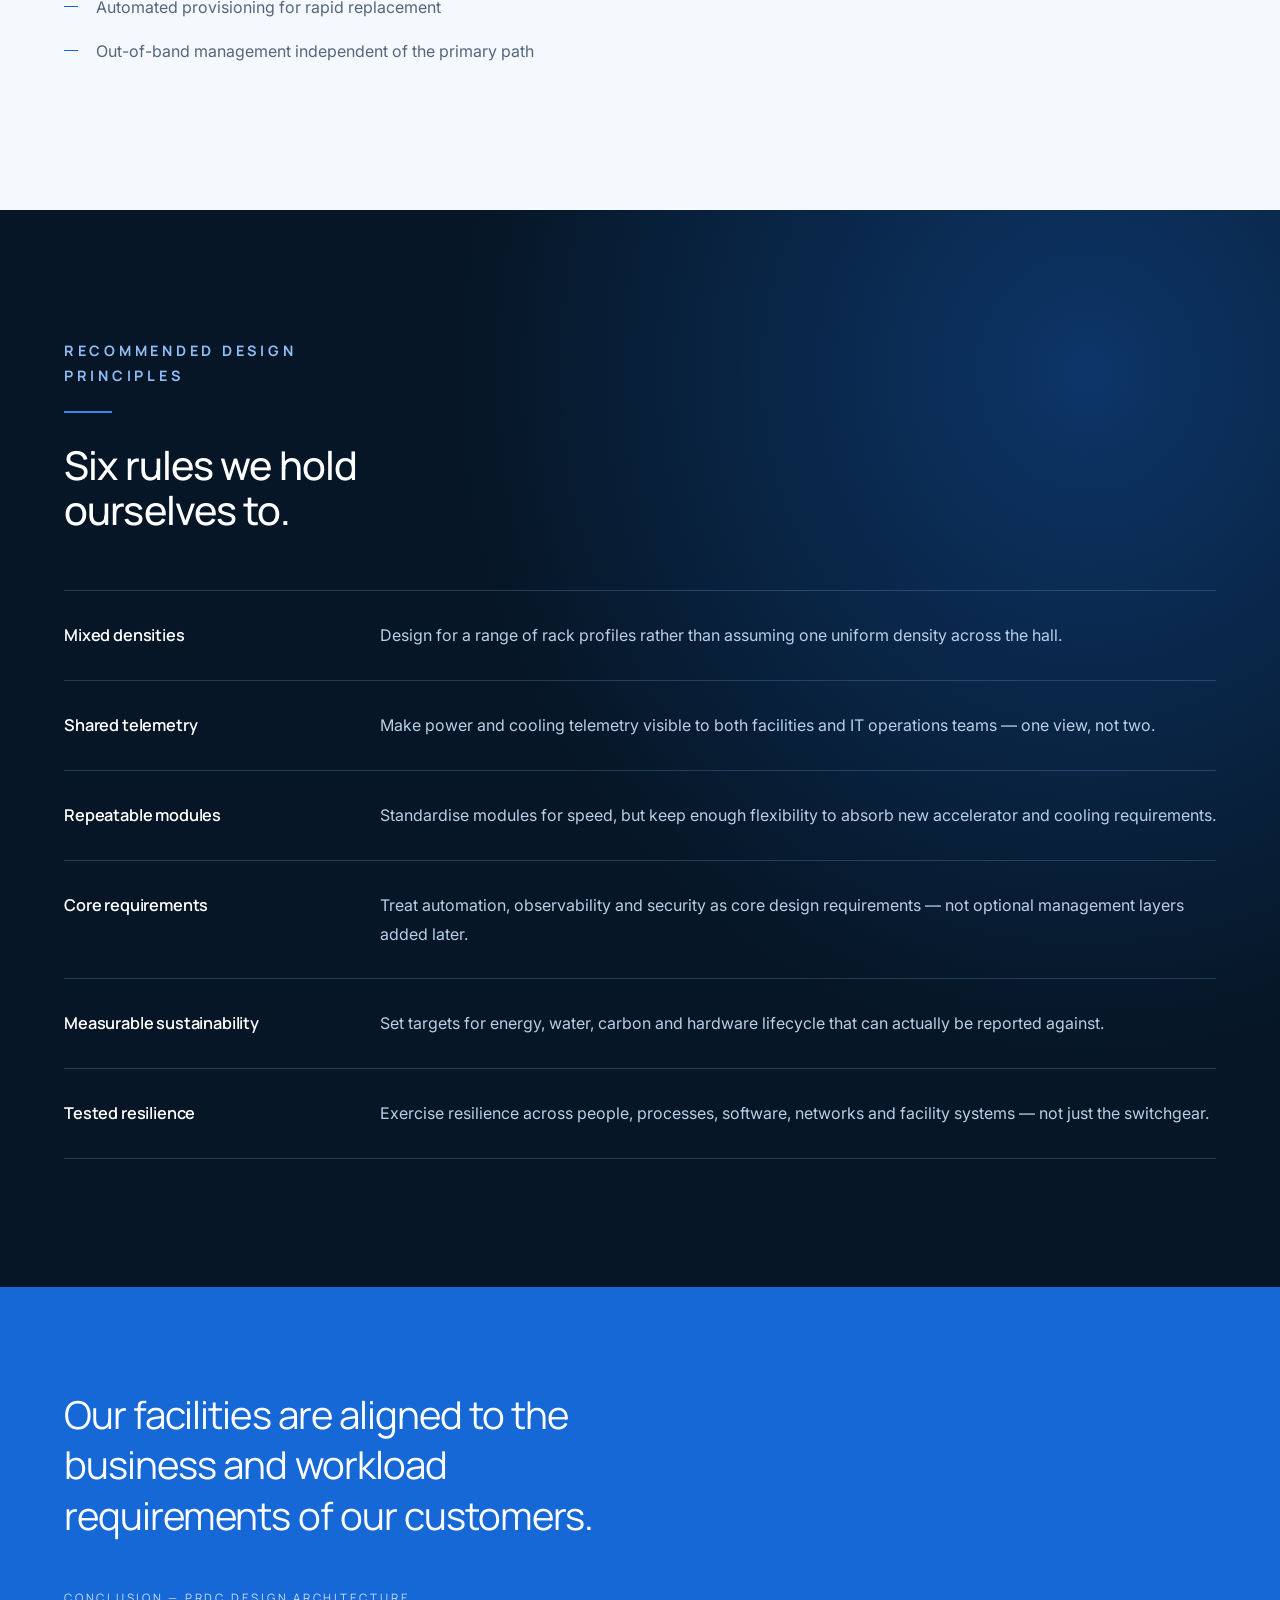
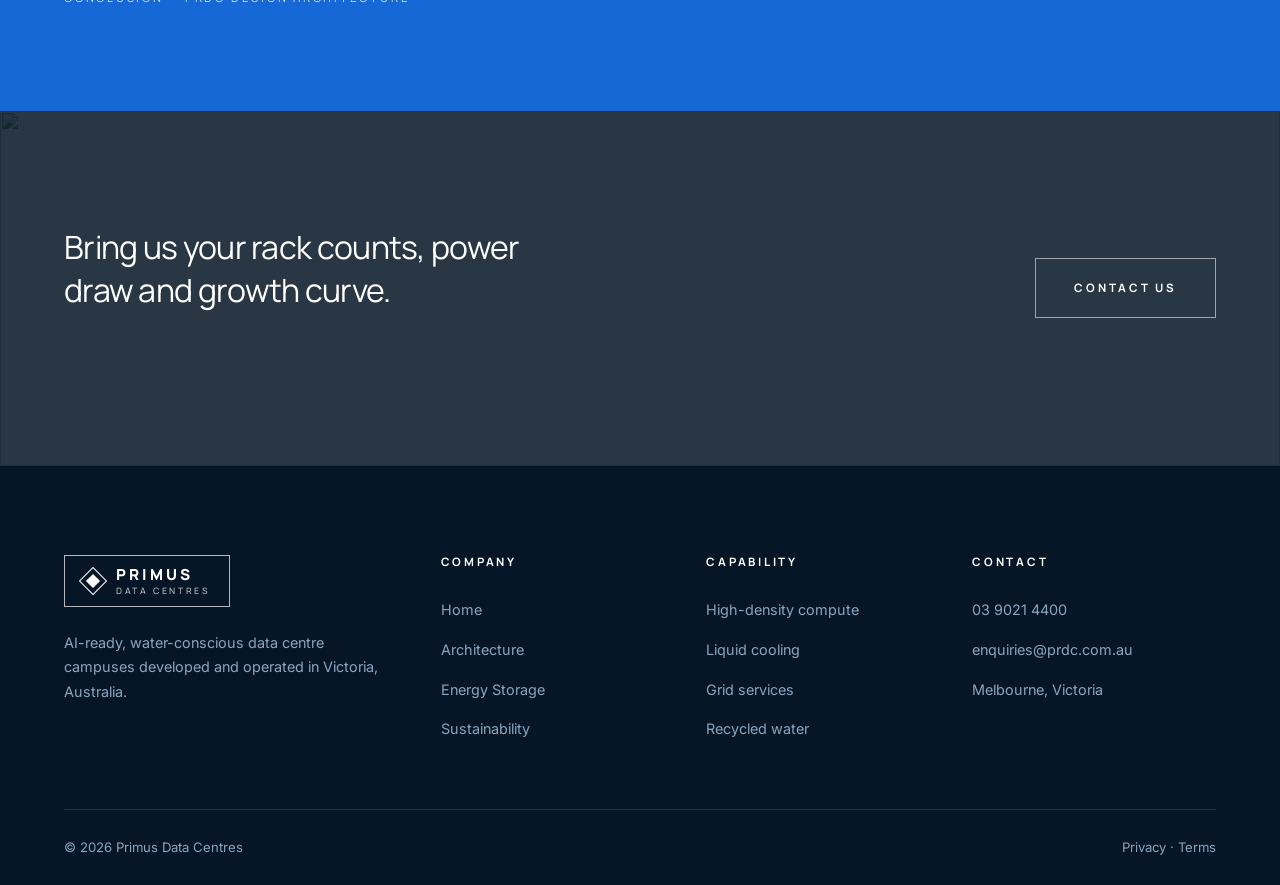
==== commit b75fbc37: "changes" ====
--- a/architecture.html
+++ b/architecture.html
@@ -52,7 +52,6 @@
         alt="Structural ceiling of a data centre facility"
       />
       <div class="wrap">
-        <p class="crumbs"><a href="index.html">Home</a> — Architecture</p>
         <h1>Design architecture</h1>
         <p>
           Modern facilities are shifting from static, hardware-centric buildings
--- a/assets/styles.css
+++ b/assets/styles.css
@@ -31,12 +31,15 @@
   --fs-body: 1.0625rem;
   --fs-small: 0.9rem;
   --fs-micro: 0.72rem;
-
   --display: "Manrope", -apple-system, "Segoe UI", sans-serif;
   --text: "Inter", -apple-system, "Segoe UI", Roboto, sans-serif;
 
   --wrap: 1260px;
-  --tile-lift: clamp(64px, 7vw, 110px); /* how far the cards sit over the hero */
+  --tile-lift: clamp(
+    64px,
+    7vw,
+    110px
+  ); /* how far the cards sit over the hero */
   --gutter: 5vw;
 }
 
@@ -74,7 +77,7 @@
   font-family: var(--display);
   color: var(--ink);
   margin: 0 0 0.6em;
-  font-weight: 300;
+  font-weight: 500;
   line-height: 1.13;
   letter-spacing: -0.022em;
 }
@@ -125,7 +128,7 @@
 /* ---------- Text bits ---------- */
 .eyebrow {
   font-family: var(--display);
-  font-size: var(--fs-micro);
+  font-size: var(--fs-small);
   font-weight: 700;
   letter-spacing: 0.26em;
   text-transform: uppercase;
@@ -147,7 +150,7 @@
 }
 .statement {
   font-family: var(--display);
-  font-weight: 250;
+  font-weight: 400;
   font-size: var(--fs-statement);
   line-height: 1.4;
   color: var(--ink);
@@ -426,7 +429,11 @@
   min-height: 100svh;
   display: flex;
   align-items: flex-end;
-  padding-top: clamp(140px, 16vh, 190px); /* floor: clears the fixed nav on short windows */
+  padding-top: clamp(
+    140px,
+    16vh,
+    190px
+  ); /* floor: clears the fixed nav on short windows */
   padding-bottom: calc(clamp(56px, 8vh, 96px) + var(--tile-lift));
   overflow: hidden;
   isolation: isolate;
@@ -472,7 +479,7 @@
 .hero h1 {
   color: #fff;
   font-size: var(--fs-hero);
-  font-weight: 200;
+  font-weight: 300;
   max-width: 15ch;
   margin-bottom: 0.55em;
 }
@@ -588,7 +595,7 @@
 .split__badge b {
   display: block;
   font-family: var(--display);
-  font-weight: 300;
+  font-weight: 400;
   font-size: clamp(1.8rem, 3vw, 2.6rem);
   line-height: 1;
   letter-spacing: -0.03em;
@@ -690,7 +697,7 @@
 }
 .wue__val {
   font-family: var(--display);
-  font-weight: 200;
+  font-weight: 300;
   font-size: clamp(2rem, 3.6vw, 3.2rem);
   color: #fff;
   letter-spacing: -0.04em;
@@ -739,7 +746,7 @@
 .stat b {
   display: block;
   font-family: var(--display);
-  font-weight: 200;
+  font-weight: 300;
   font-size: clamp(2rem, 3.4vw, 3rem);
   color: #fff;
   letter-spacing: -0.04em;
@@ -834,7 +841,7 @@
 }
 .cell__no {
   font-family: var(--display);
-  font-size: var(--fs-micro);
+  font-size: var(--fs-small);
   font-weight: 700;
   letter-spacing: 0.24em;
   text-transform: uppercase;
@@ -846,7 +853,7 @@
   margin-bottom: 0.6em;
 }
 .cell p {
-  font-size: 1rem;
+  font-size: 1.2rem;
 }
 
 /* ---------- Forms ---------- */
@@ -926,7 +933,7 @@
 }
 .pagehead h1 {
   color: #fff;
-  font-weight: 200;
+  font-weight: 300;
   max-width: 17ch;
   margin-bottom: 0.5em;
 }
@@ -958,7 +965,7 @@
 }
 .pull p {
   font-family: var(--display);
-  font-weight: 250;
+  font-weight: 400;
   font-size: clamp(1.5rem, 3vw, 2.5rem);
   line-height: 1.32;
   letter-spacing: -0.025em;
@@ -1007,7 +1014,7 @@
 }
 .cta p {
   font-family: var(--display);
-  font-weight: 250;
+  font-weight: 400;
   font-size: clamp(1.4rem, 2.5vw, 2.1rem);
   line-height: 1.35;
   color: #fff;
@@ -1113,7 +1120,7 @@
   .menu.open a {
     color: #fff !important;
     font-size: 1.5rem;
-    font-weight: 300;
+    font-weight: 400;
     letter-spacing: 0.02em;
     padding: 14px 0;
     border: none !important;
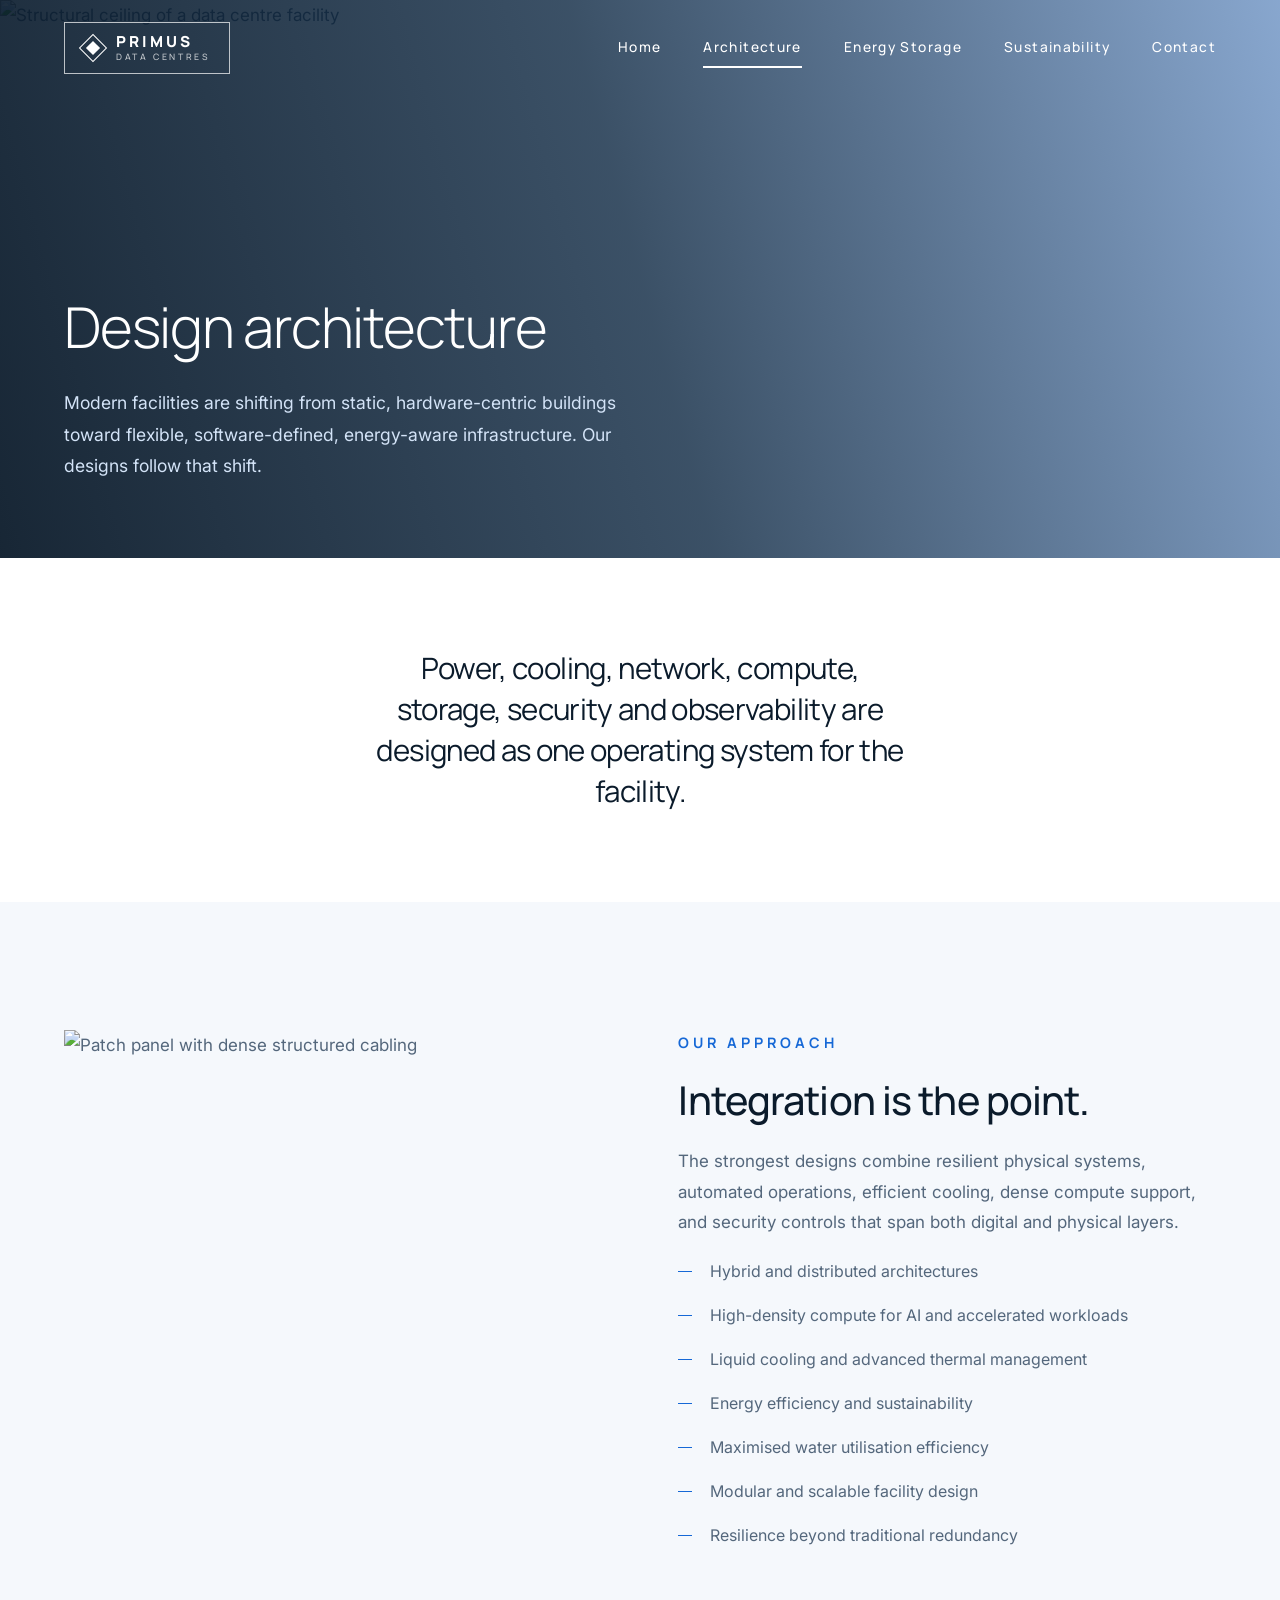
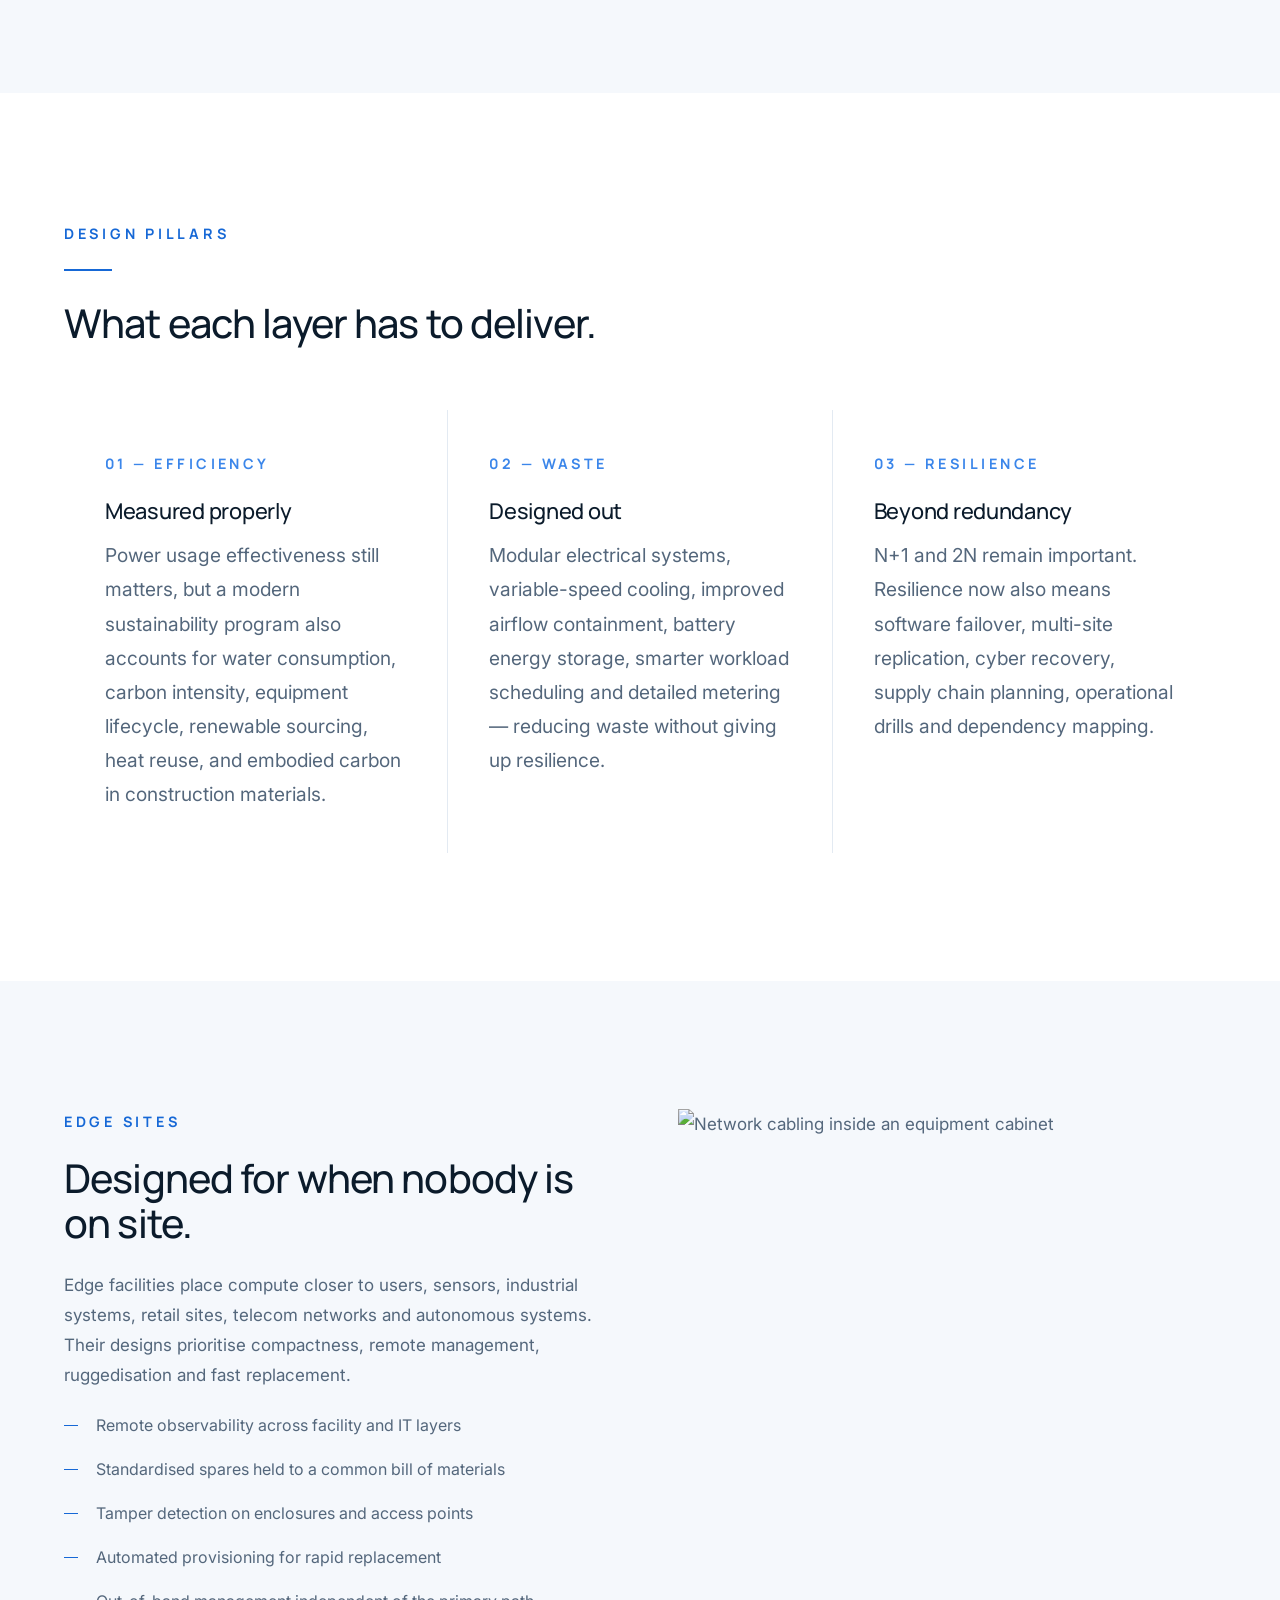
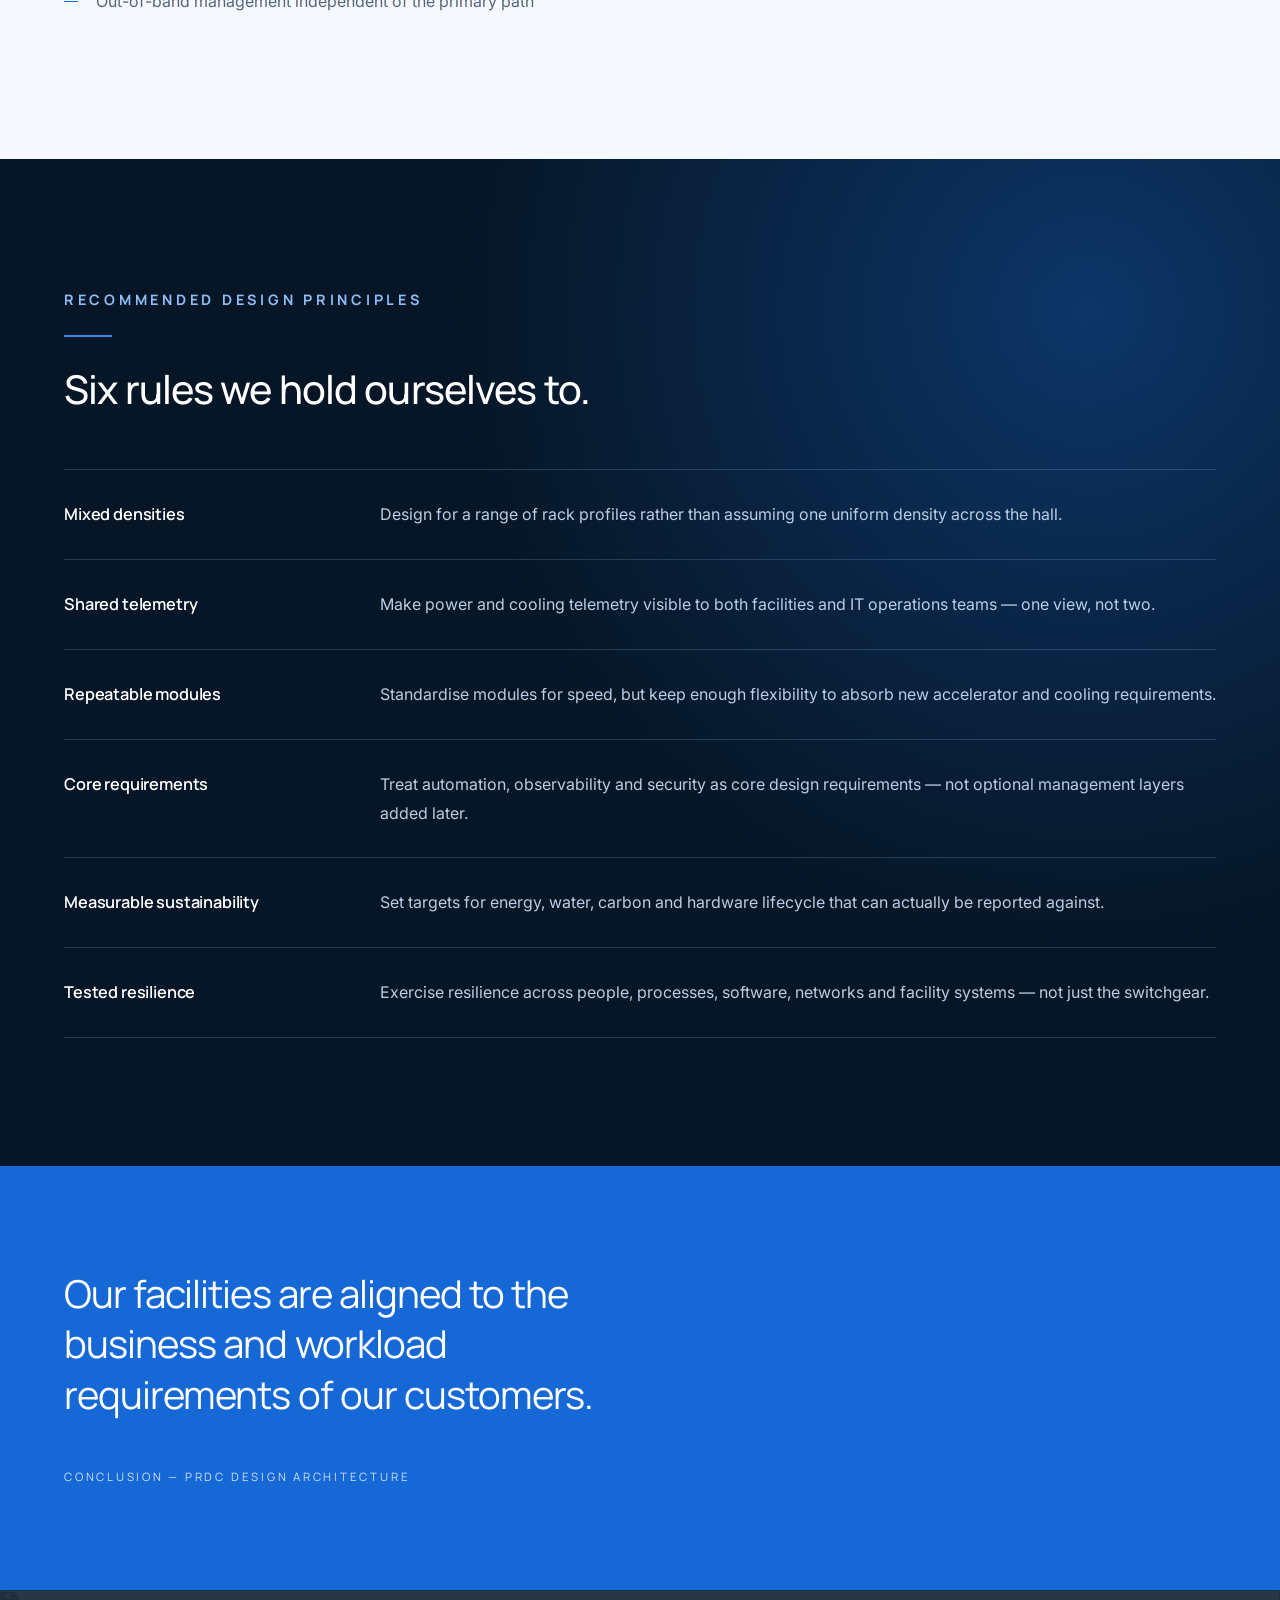
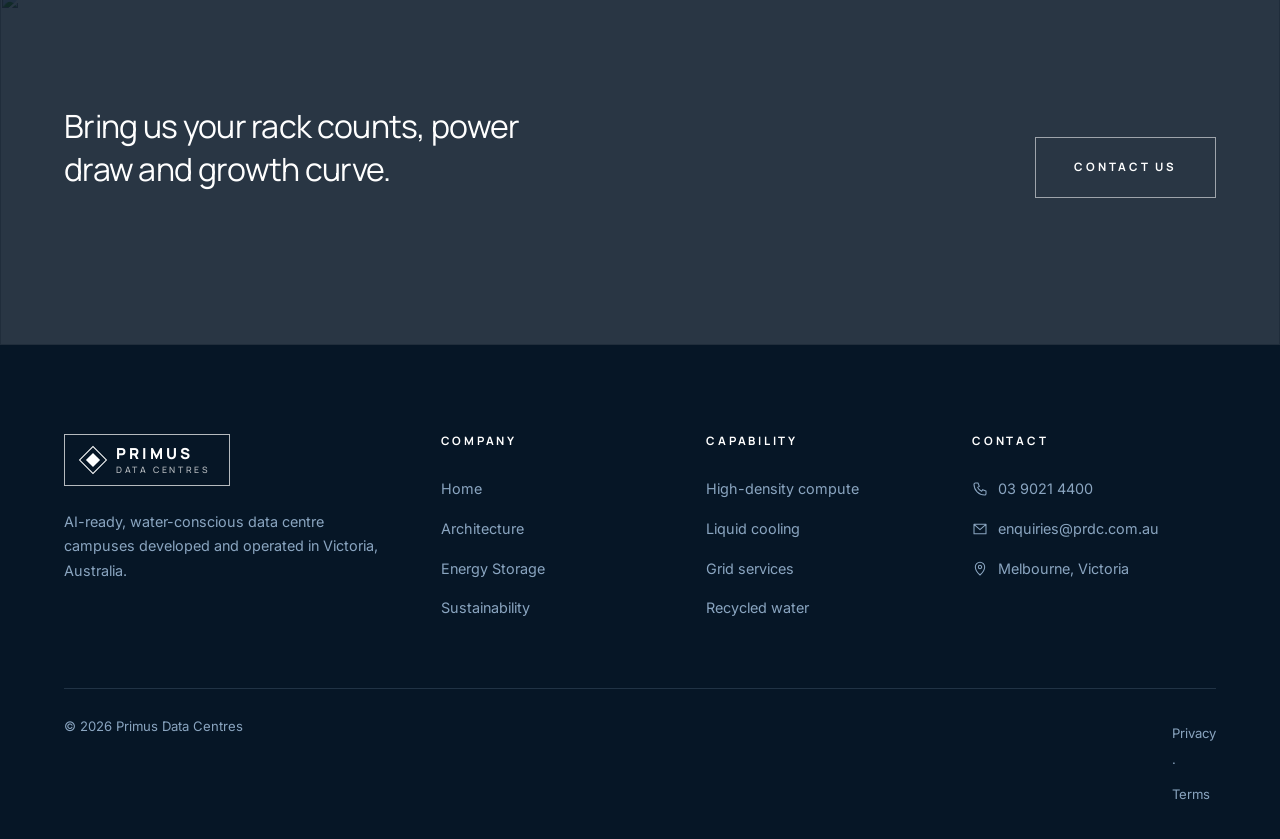
==== commit f34e199a: "issues resolved" ====
--- a/architecture.html
+++ b/architecture.html
@@ -14,6 +14,7 @@
       href="https://fonts.googleapis.com/css2?family=Manrope:wght@200;300;400;500;600;700;800&family=Inter:wght@400;500&display=swap"
       rel="stylesheet"
     />
+    <link rel="icon" href="data:image/svg+xml,%3Csvg xmlns=%27http://www.w3.org/2000/svg%27 viewBox=%270 0 32 32%27%3E%3Cg transform=%27rotate(45 16 16)%27%3E%3Crect x=%276%27 y=%276%27 width=%2720%27 height=%2720%27 fill=%27none%27 stroke=%27%231668d6%27 stroke-width=%273%27/%3E%3Crect x=%2711%27 y=%2711%27 width=%2710%27 height=%2710%27 fill=%27%231668d6%27/%3E%3C/g%3E%3C/svg%3E" />
     <link rel="stylesheet" href="assets/styles.css" />
   </head>
   <body>
@@ -74,8 +75,8 @@
       <div class="wrap split reveal">
         <div class="split__media">
           <img
-            src="https://images.unsplash.com/photo-1695668548342-c0c1ad479aee?auto=format&fit=crop&w=1200&q=75"
-            alt="Racks in a contained cold aisle"
+            src="https://images.unsplash.com/photo-1606765962248-7ff407b51667?auto=format&fit=crop&w=1200&q=75"
+            alt="Patch panel with dense structured cabling"
           />
         </div>
         <div>
@@ -103,7 +104,7 @@
       <div class="wrap">
         <div
           class="reveal"
-          style="max-width: 26ch; margin-bottom: clamp(40px, 5vw, 70px)"
+          style="margin-bottom: clamp(40px, 5vw, 70px)"
         >
           <span class="eyebrow">Design pillars</span>
           <div class="rule"></div>
@@ -175,7 +176,7 @@
       <div class="wrap">
         <div
           class="reveal"
-          style="max-width: 28ch; margin-bottom: clamp(36px, 4.5vw, 60px)"
+          style="margin-bottom: clamp(36px, 4.5vw, 60px)"
         >
           <span class="eyebrow eyebrow--light"
             >Recommended design principles</span
@@ -280,14 +281,14 @@
           </div>
           <div>
             <h4>Contact</h4>
-            <a href="tel:0390214400">03 9021 4400</a>
-            <a href="mailto:enquiries@prdc.com.au">enquiries@prdc.com.au</a>
-            <a href="contact.html">Melbourne, Victoria</a>
+            <a href="tel:0390214400"><svg class="ico" viewBox="0 0 24 24" aria-hidden="true"><path d="M5 3h4l2 5-2.5 1.5a11 11 0 0 0 6 6L16 13l5 2v4a2 2 0 0 1-2 2A16 16 0 0 1 3 5a2 2 0 0 1 2-2"/></svg>03 9021 4400</a>
+            <a href="mailto:enquiries@prdc.com.au"><svg class="ico" viewBox="0 0 24 24" aria-hidden="true"><path d="M3 5h18v14H3zM3 5l9 8 9-8"/></svg>enquiries@prdc.com.au</a>
+            <a href="https://www.google.com/maps/search/?api=1&query=Melbourne%2C+Victoria%2C+Australia" target="_blank" rel="noopener"><svg class="ico" viewBox="0 0 24 24" aria-hidden="true"><path d="M12 21s-7-6.2-7-12a7 7 0 0 1 14 0c0 5.8-7 12-7 12zM12 11.5a2.5 2.5 0 1 0 0-5 2.5 2.5 0 0 0 0 5"/></svg>Melbourne, Victoria</a>
           </div>
         </div>
         <div class="footer__bar">
           <span>© 2026 Primus Data Centres</span>
-          <span>Privacy · Terms</span>
+          <span><a href="privacy.html">Privacy</a> · <a href="terms.html">Terms</a></span>
         </div>
       </div>
     </footer>
--- a/assets/styles.css
+++ b/assets/styles.css
@@ -572,6 +572,9 @@
 .split--text-first .split__media {
   order: 2;
 }
+.split--top {
+  align-items: start;
+}
 .split__media {
   position: relative;
 }
@@ -608,6 +611,20 @@
   color: #cfe2fa;
   display: block;
   margin-top: 8px;
+}
+
+@media (min-width: 1081px) {
+  /* image fills the text column's height instead of a fixed 4:3 box */
+  .split__media {
+    align-self: stretch;
+    min-height: 360px;
+  }
+  .split__media img {
+    position: absolute;
+    inset: 0;
+    height: 100%;
+    aspect-ratio: auto;
+  }
 }
 
 /* ---------- Value columns ---------- */
@@ -771,12 +788,13 @@
   position: relative;
   padding: 0 0 16px 32px;
   font-size: 1rem;
+  line-height: 28px; /* whole-pixel rows so every dash lands on the pixel grid */
 }
 .ticks li::before {
   content: "";
   position: absolute;
   left: 0;
-  top: 0.82em;
+  top: 14px;
   width: 14px;
   height: 1px;
   background: var(--blue-600);
@@ -859,6 +877,9 @@
 /* ---------- Forms ---------- */
 .form {
   max-width: 640px;
+  border: 1px solid var(--line);
+  padding: clamp(24px, 3vw, 40px);
+  background: var(--paper);
 }
 .field {
   margin-bottom: 26px;
@@ -873,13 +894,16 @@
   color: var(--ink);
   margin-bottom: 10px;
 }
+.field:has([required]) label::after {
+  content: " *";
+  color: var(--blue-600);
+}
 .field input,
 .field select,
 .field textarea {
   width: 100%;
-  padding: 14px 0;
-  border: none;
-  border-bottom: 1px solid var(--line);
+  padding: 13px 16px;
+  border: 1px solid #c9d6e4;
   font: inherit;
   font-size: 1rem;
   color: var(--ink);
@@ -893,7 +917,17 @@
 .field select:focus,
 .field textarea:focus {
   outline: none;
-  border-bottom-color: var(--blue-600);
+  border-color: var(--blue-600);
+}
+.field.is-invalid input,
+.field.is-invalid textarea {
+  border-color: #c62828;
+}
+.field__err {
+  display: block;
+  font-size: var(--fs-small);
+  color: #c62828;
+  margin-top: 8px;
 }
 .form-note {
   font-size: var(--fs-small);
@@ -1052,6 +1086,17 @@
 .footer a:not(.logo):hover {
   color: #fff;
 }
+.footer .ico {
+  width: 16px;
+  height: 16px;
+  flex: none;
+  fill: none;
+  stroke: currentColor;
+  stroke-width: 1.6;
+  stroke-linejoin: round;
+  margin-right: 10px;
+  vertical-align: -3px;
+}
 .footer .logo {
   margin-bottom: 24px;
 }
@@ -1066,6 +1111,11 @@
   gap: 16px;
   flex-wrap: wrap;
   font-size: 0.82rem;
+}
+.footer_end {
+  display: flex;
+  align-items: center;
+  gap: 16px;
 }
 
 /* ---------- Reveal ---------- */
@@ -1145,6 +1195,49 @@
   .hero {
     min-height: 88svh;
   }
+  /* backdrop-filter makes the nav a containing block, trapping the fixed menu */
+  .nav:has(.menu.open) {
+    backdrop-filter: none;
+  }
+  .section {
+    padding: 56px 0;
+  }
+  .section--sm {
+    padding: 44px 0;
+  }
+  .section .wrap > [style*="margin-bottom"] {
+    margin-bottom: 28px !important;
+  }
+  .cols {
+    gap: 28px;
+  }
+  .col {
+    padding-top: 22px;
+  }
+  .col__no {
+    margin-bottom: 12px;
+  }
+  /* stacked splits: eyebrow + heading, then image, then copy */
+  .split:has(.split__media) {
+    row-gap: 0;
+  }
+  .split:has(.split__media) > div:not(.split__media) {
+    display: contents;
+  }
+  .split:has(.split__media) > div > .eyebrow,
+  .split:has(.split__media) > div > h2 {
+    order: -1;
+  }
+  .split:has(.split__media) > .split__media {
+    order: 0;
+    margin-bottom: 28px;
+  }
+  .split:has(.split__media) > div > :not(.eyebrow):not(h2) {
+    order: 1;
+  }
+  .split p:has(> .arrow) {
+    margin-top: 0.6em !important;
+  }
 }
 @media (max-width: 640px) {
   :root {
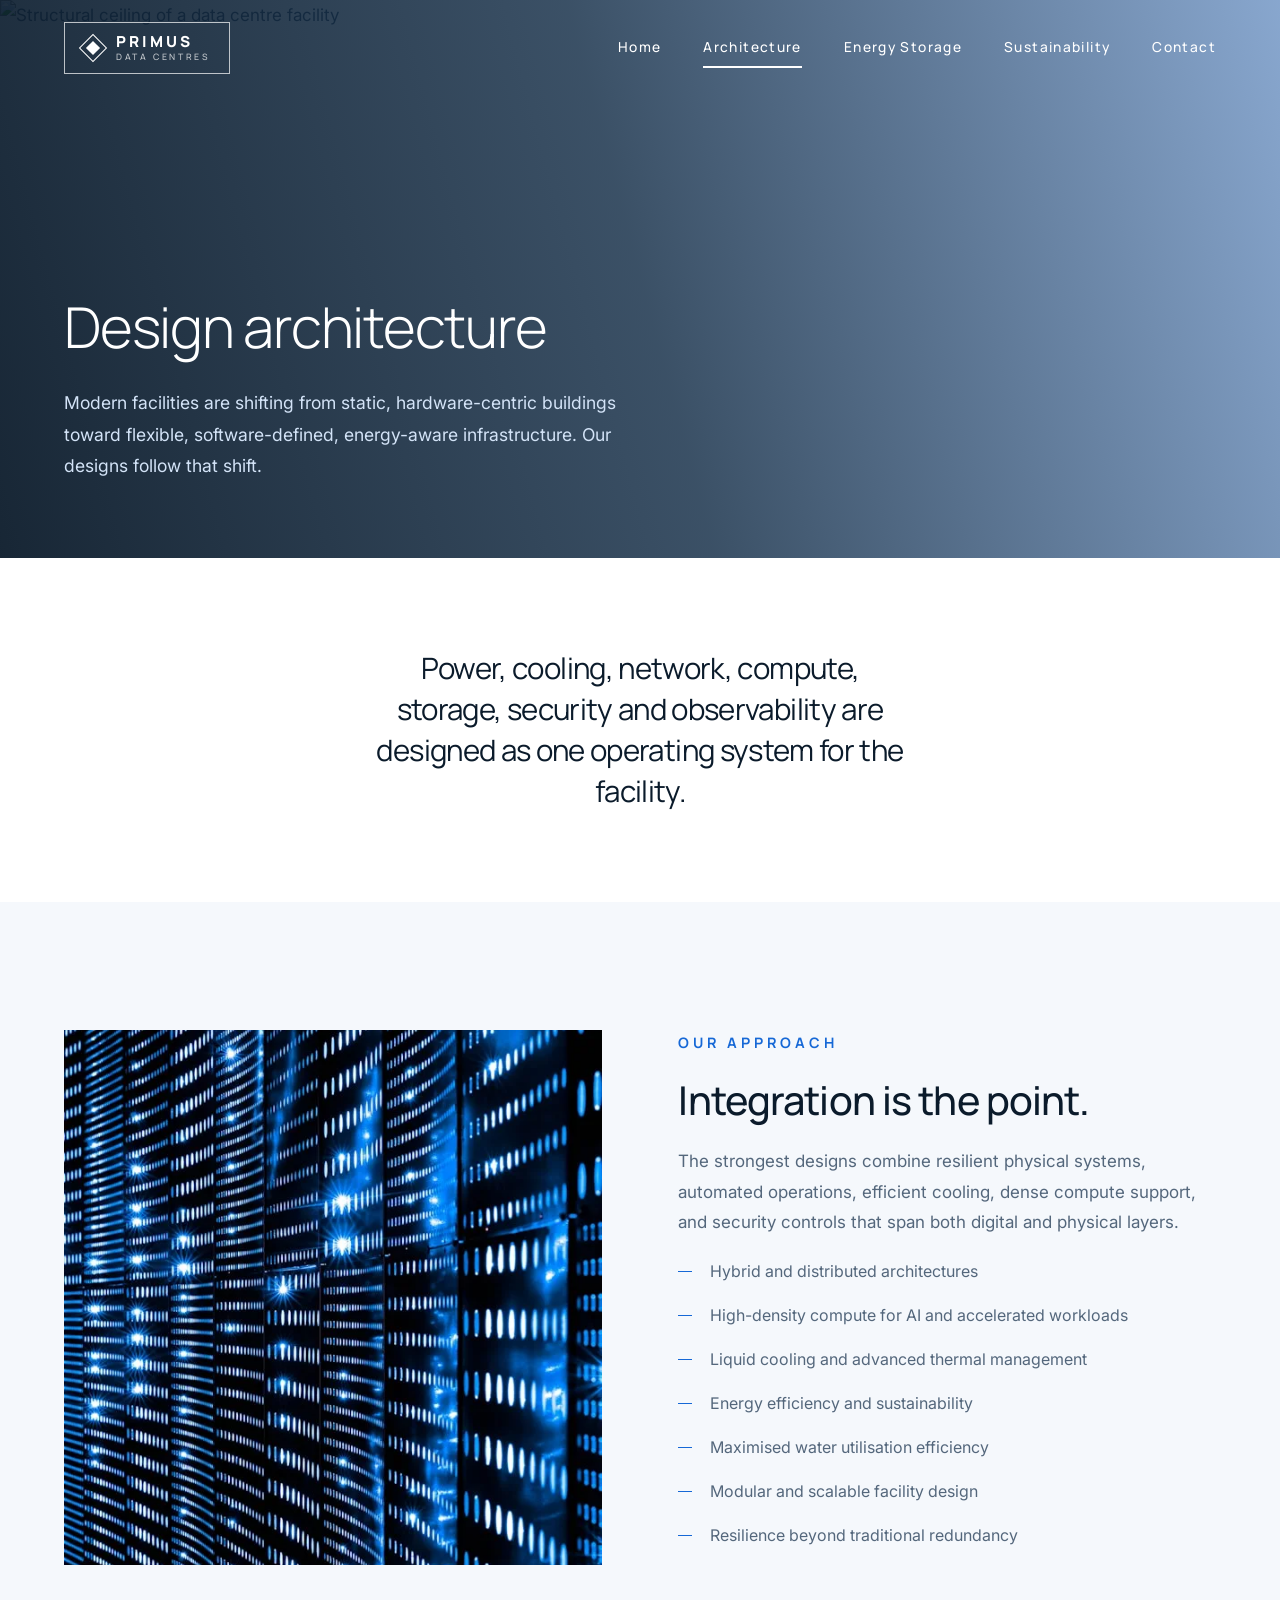
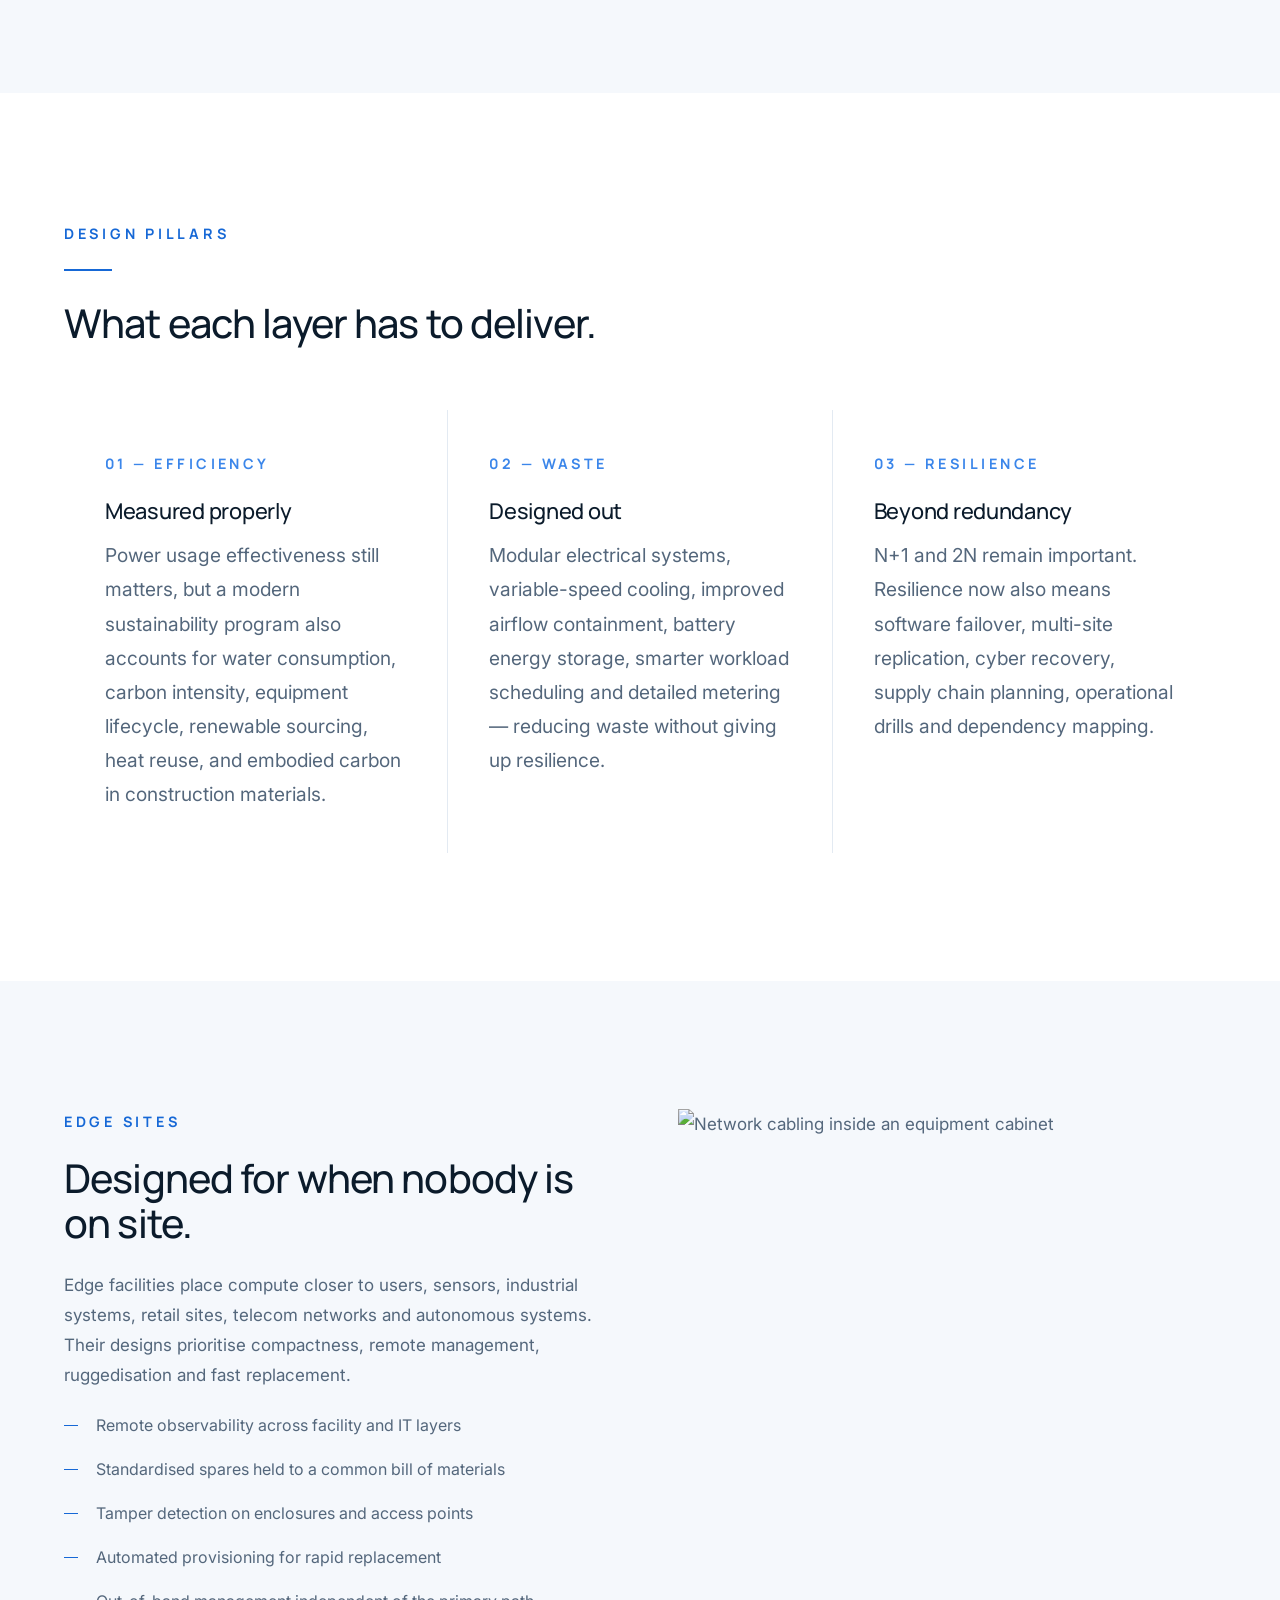
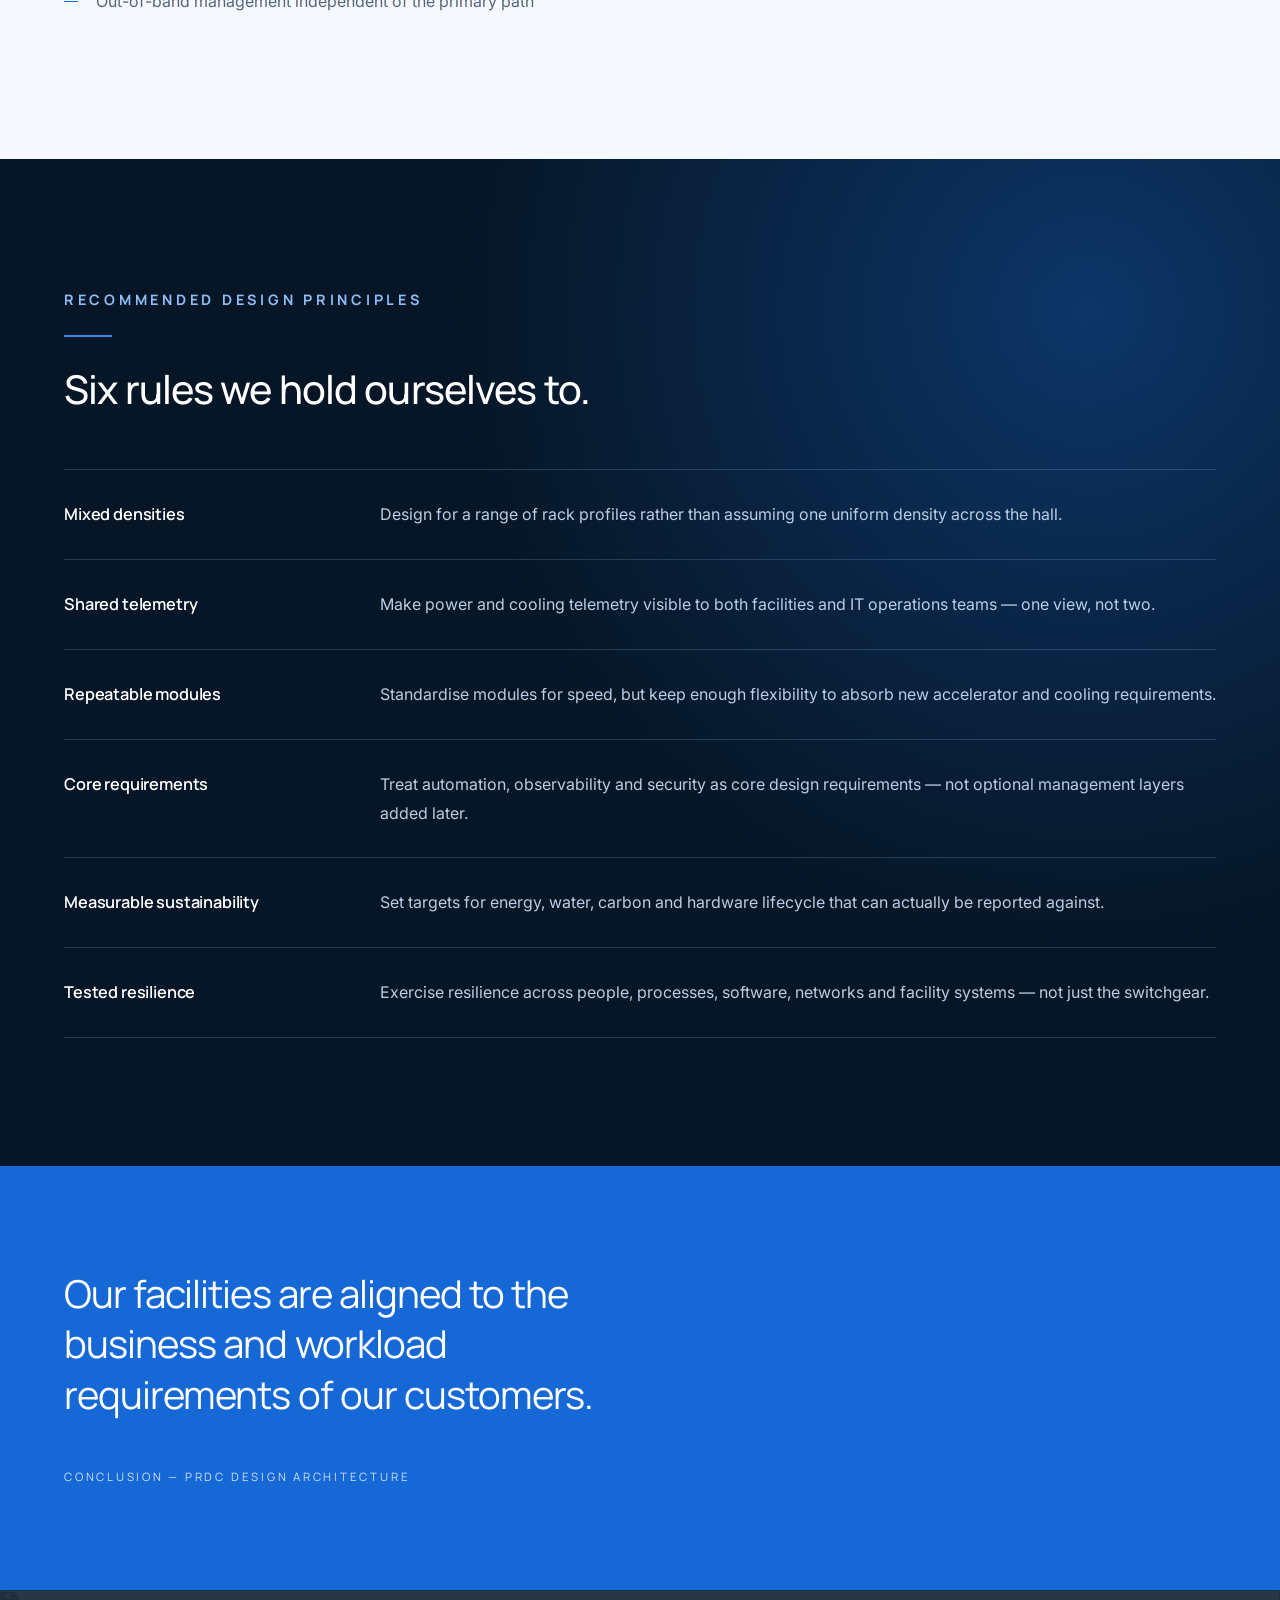
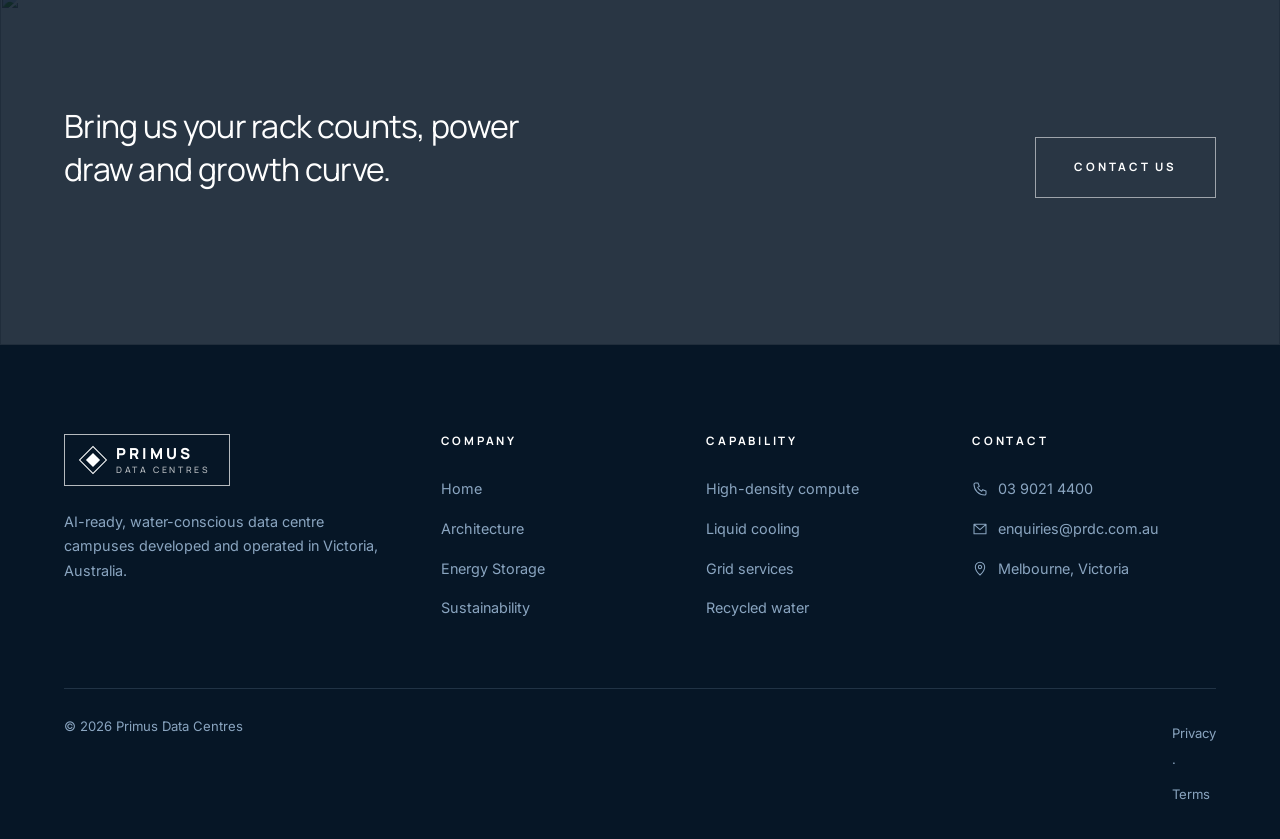
==== commit 9a73fcef: "changes on images" ====
--- a/architecture.html
+++ b/architecture.html
@@ -75,8 +75,8 @@
       <div class="wrap split reveal">
         <div class="split__media">
           <img
-            src="https://images.unsplash.com/photo-1606765962248-7ff407b51667?auto=format&fit=crop&w=1200&q=75"
-            alt="Patch panel with dense structured cabling"
+            src="assets/server-racks.webp"
+            alt="Illuminated server racks in a data hall"
           />
         </div>
         <div>
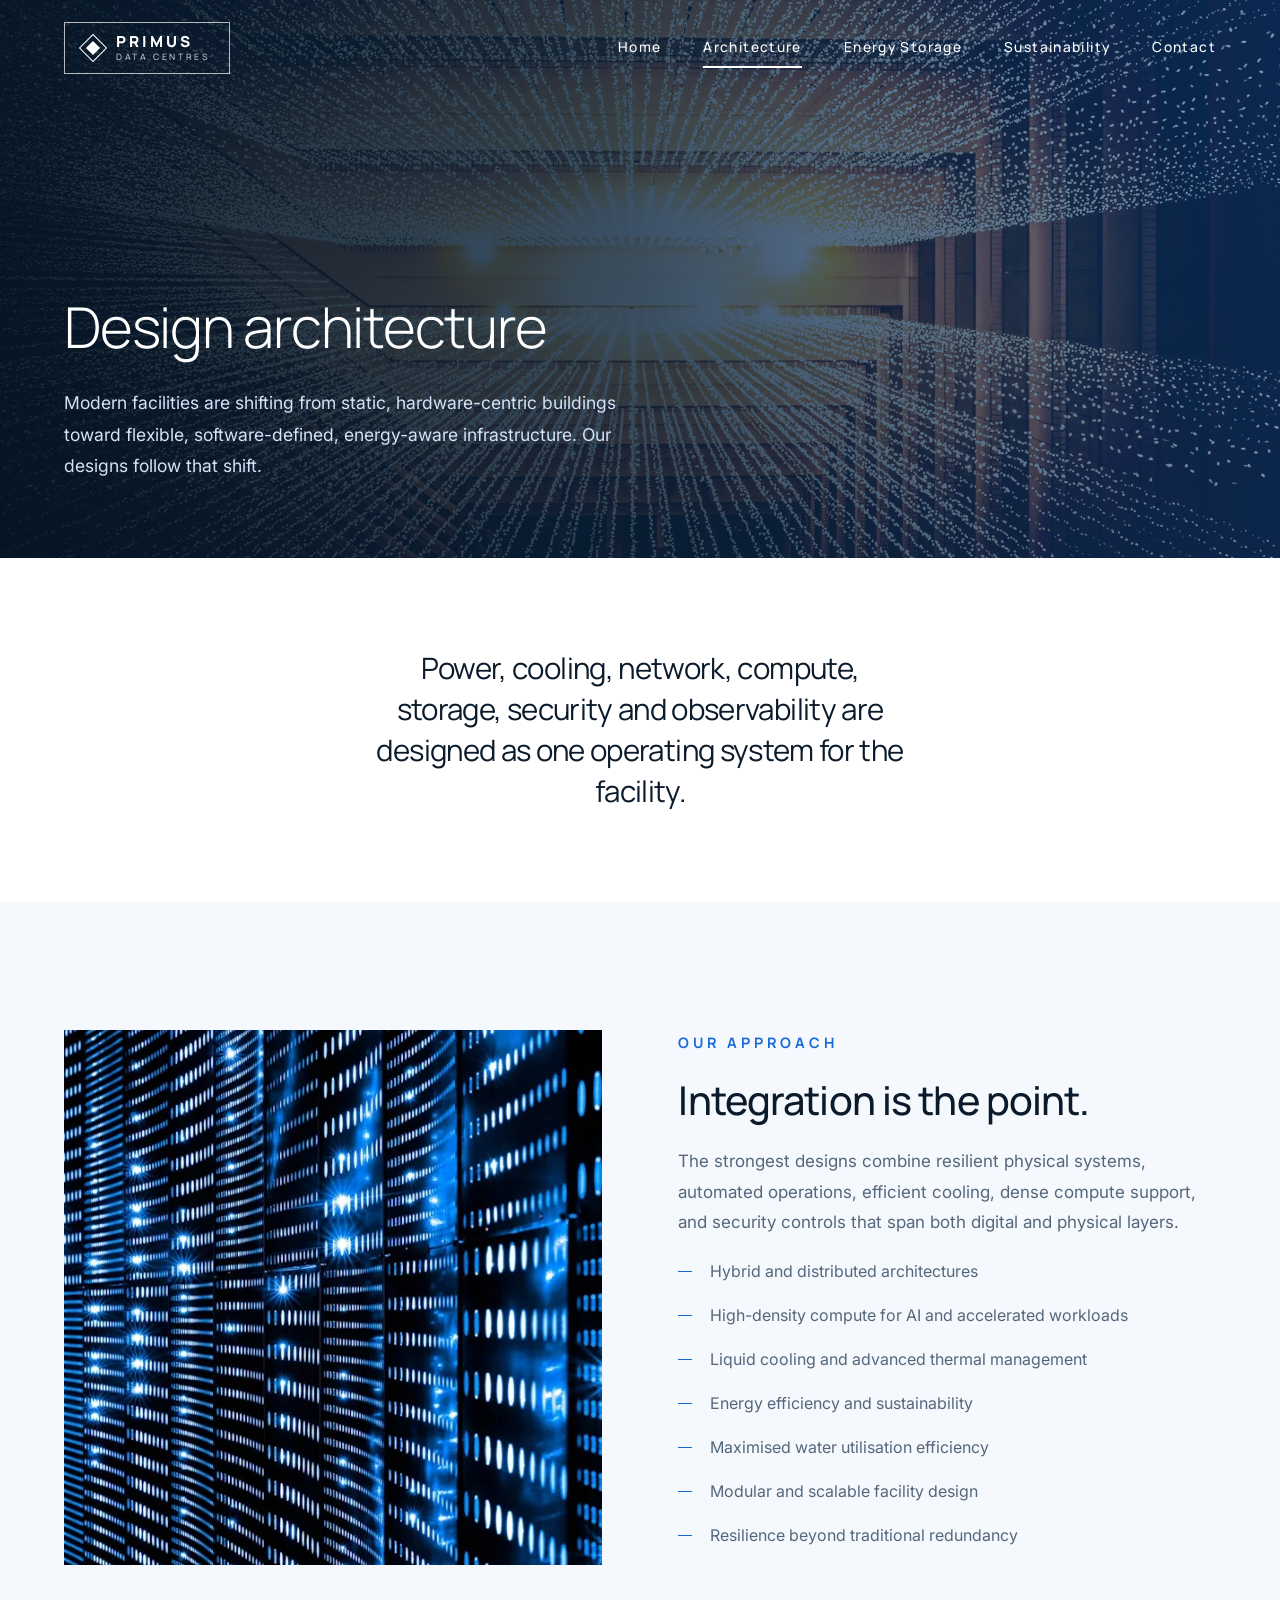
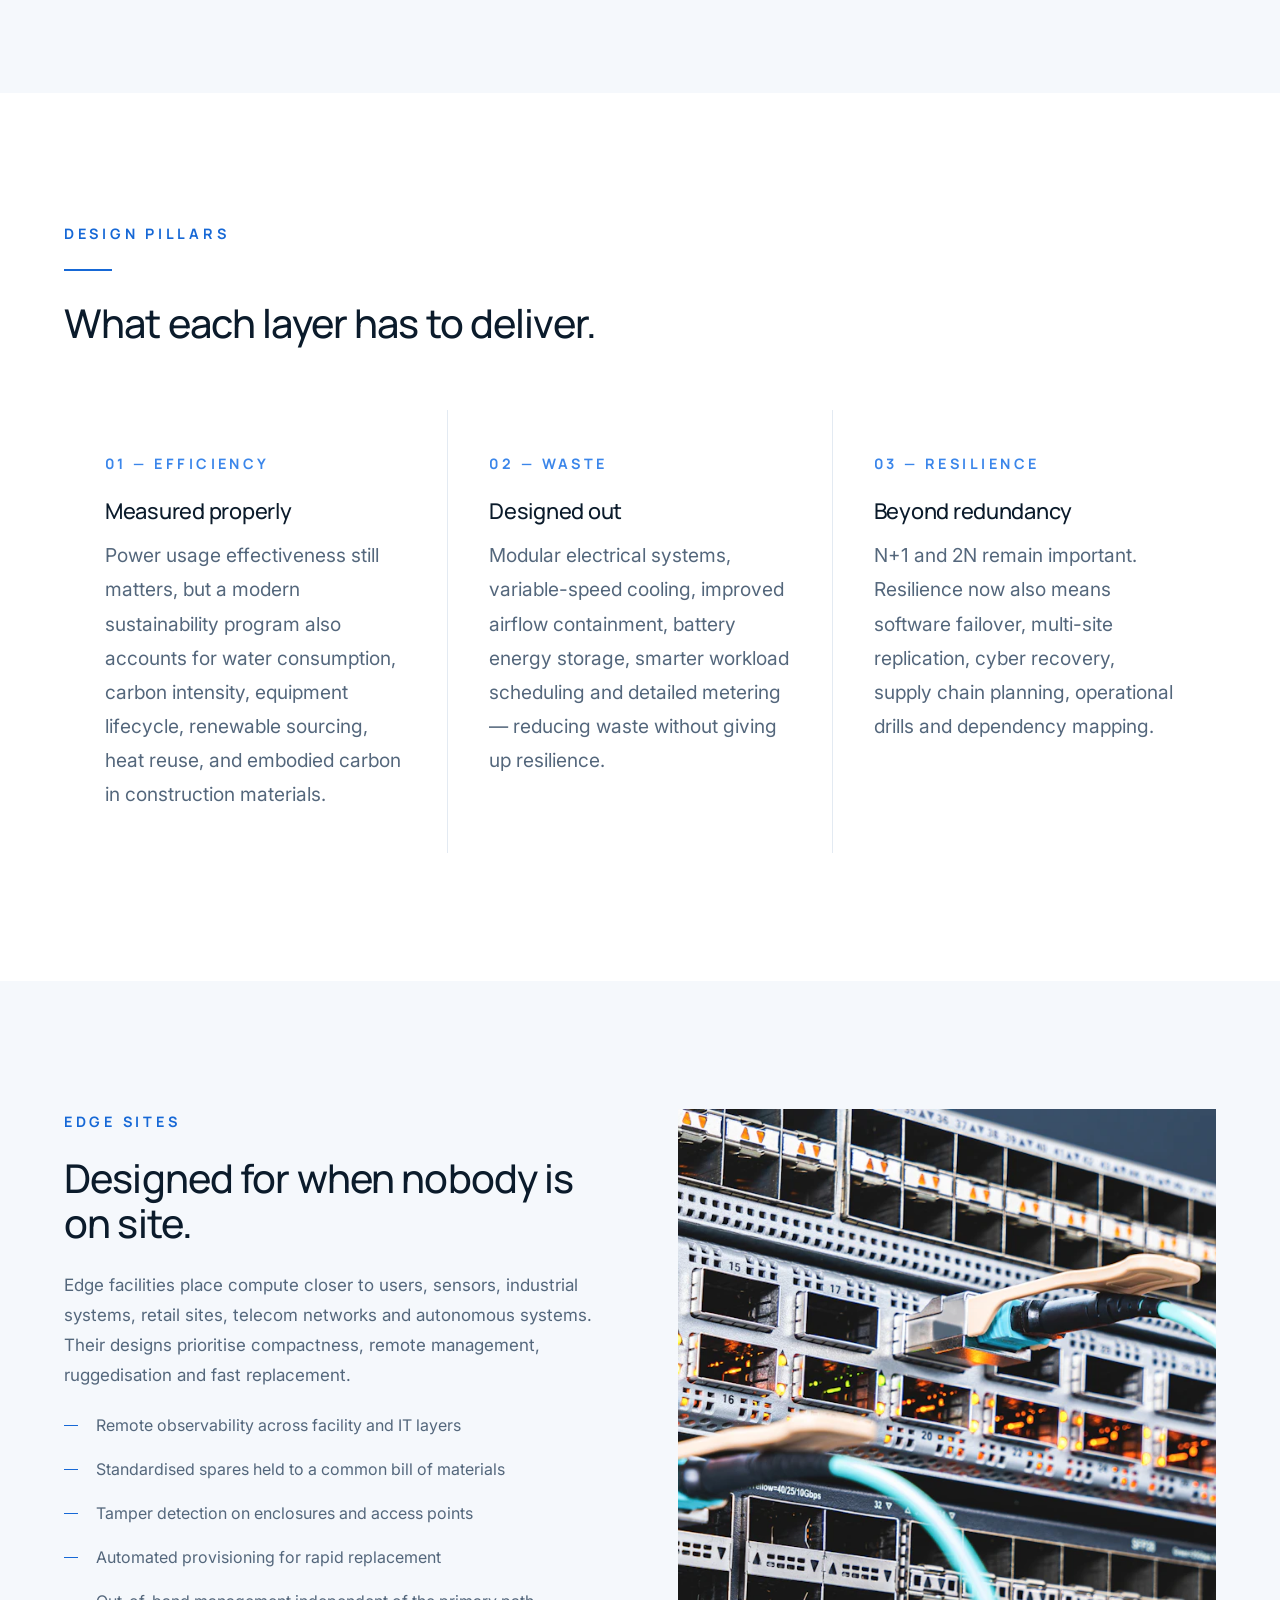
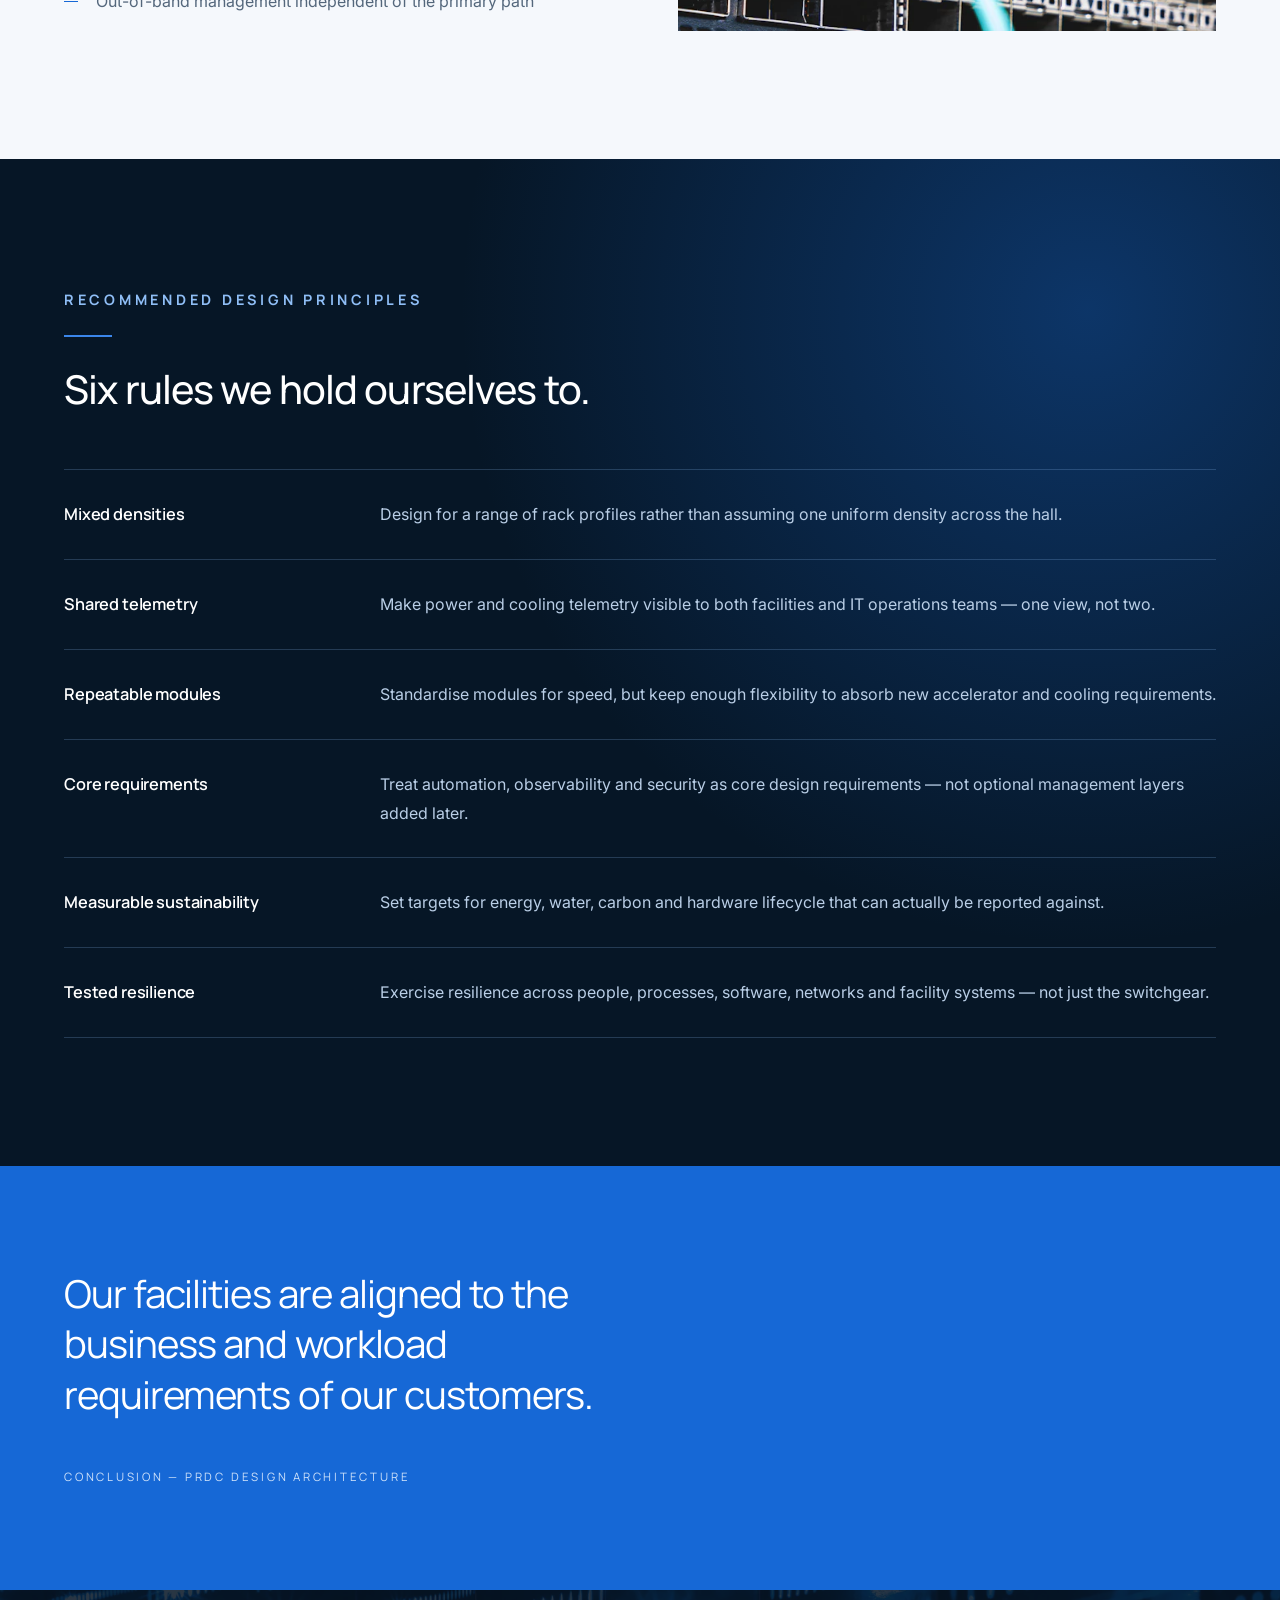
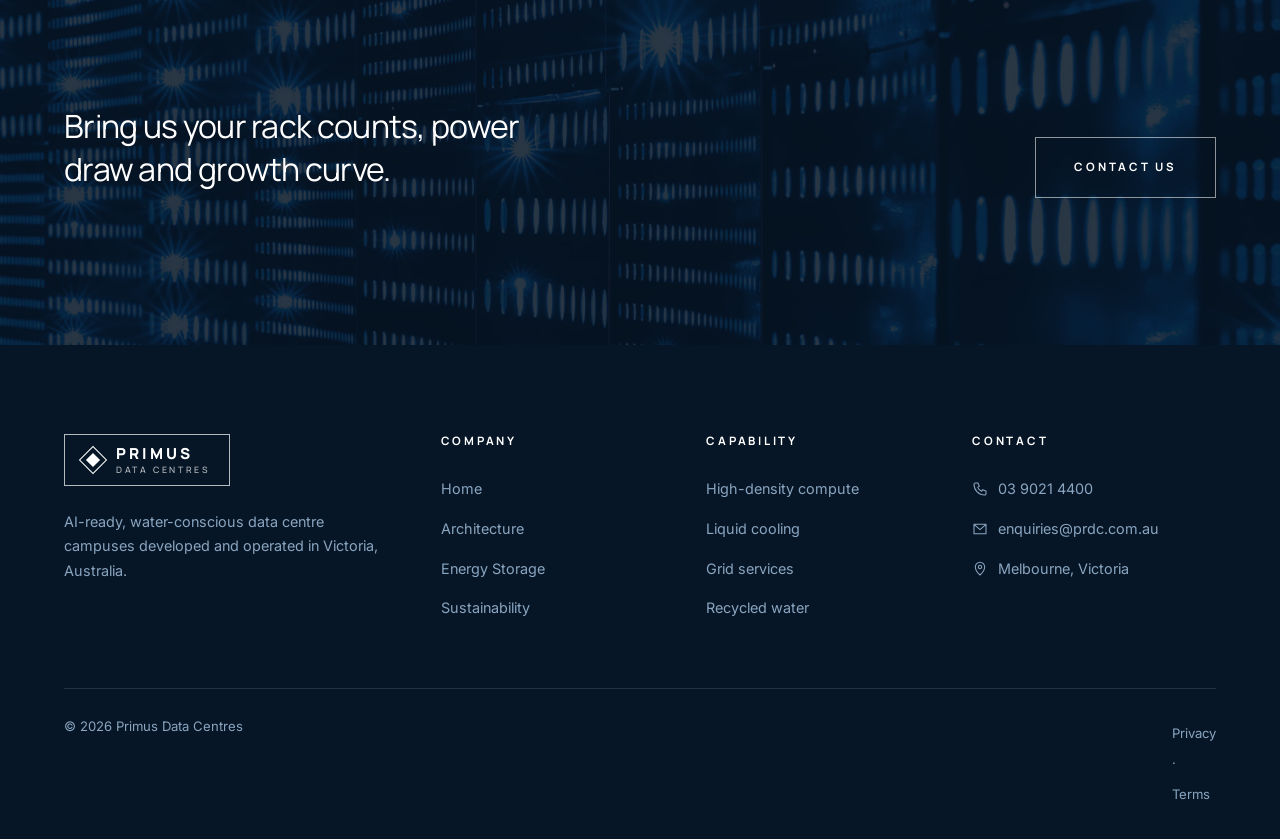
==== commit 9c031085: "changes img" ====
--- a/architecture.html
+++ b/architecture.html
@@ -49,7 +49,7 @@
 
     <section class="pagehead">
       <img
-        src="https://images.unsplash.com/photo-1488229297570-58520851e868?auto=format&fit=crop&w=2000&q=75"
+        src="assets/photo-1488229297570-58520851e868.webp"
         alt="Structural ceiling of a data centre facility"
       />
       <div class="wrap">
@@ -148,7 +148,7 @@
       <div class="wrap split split--text-first reveal">
         <div class="split__media">
           <img
-            src="https://images.unsplash.com/photo-1682559736721-c2e77ff4c650?auto=format&fit=crop&w=1200&q=75"
+            src="assets/photo-1682559736721-c2e77ff4c650.webp"
             alt="Network cabling inside an equipment cabinet"
           />
         </div>
@@ -243,7 +243,7 @@
 
     <section class="cta">
       <img
-        src="https://images.unsplash.com/photo-1561233835-f937539b95b9?auto=format&fit=crop&w=1800&q=70"
+        src="assets/photo-1561233835-f937539b95b9.webp"
         alt=""
       />
       <div class="wrap cta__in">
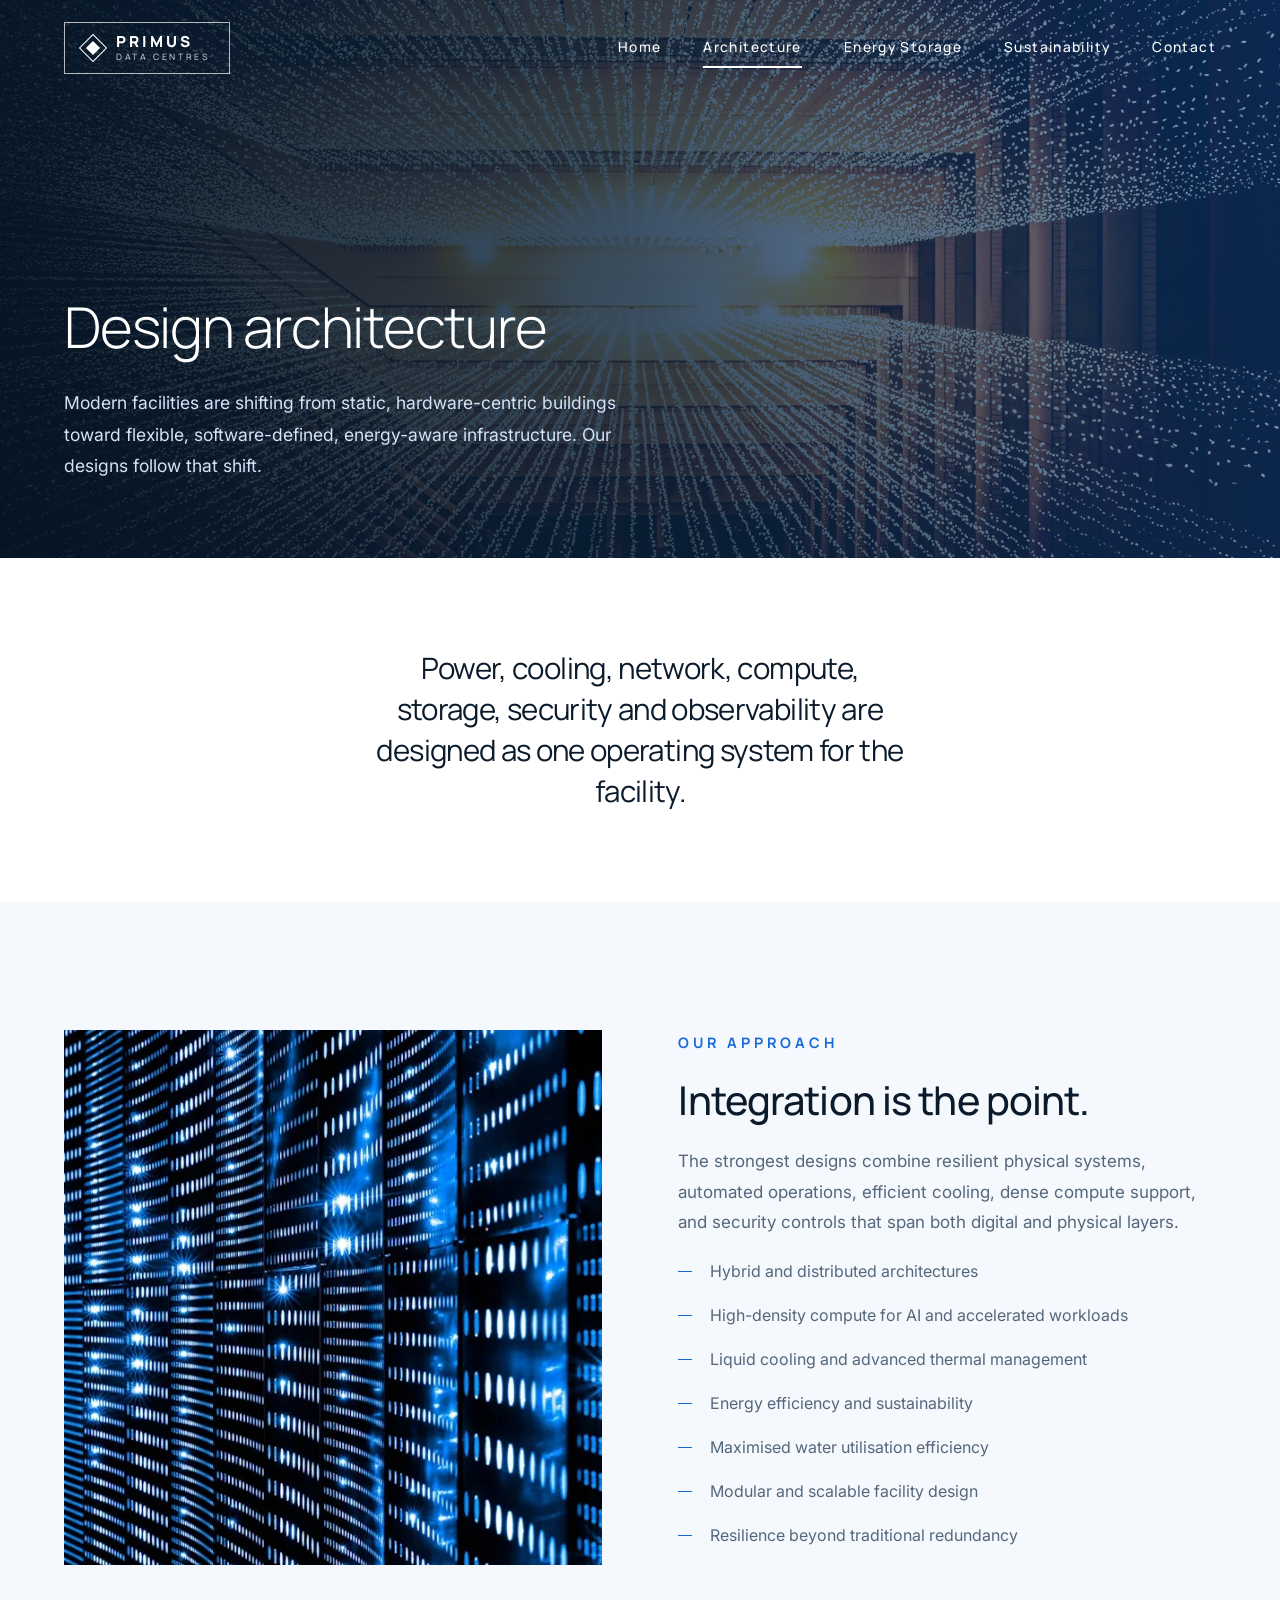
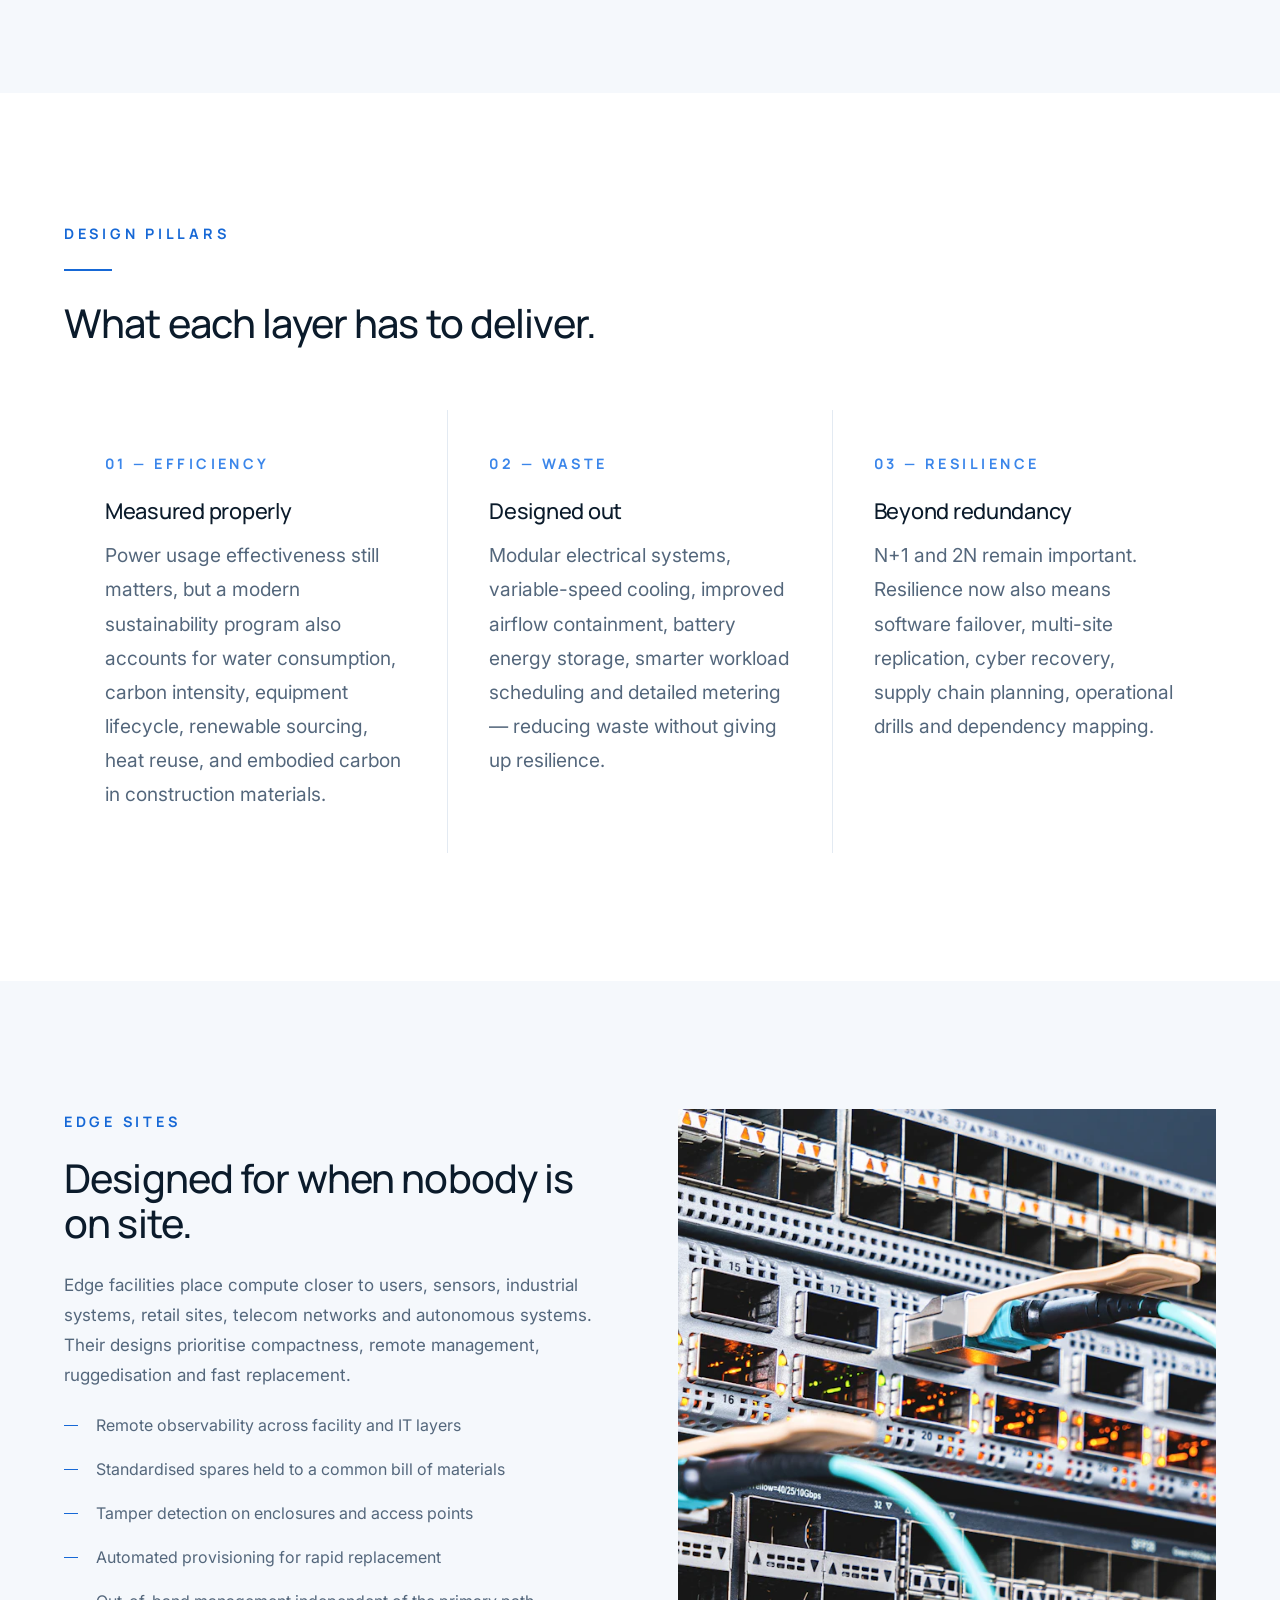
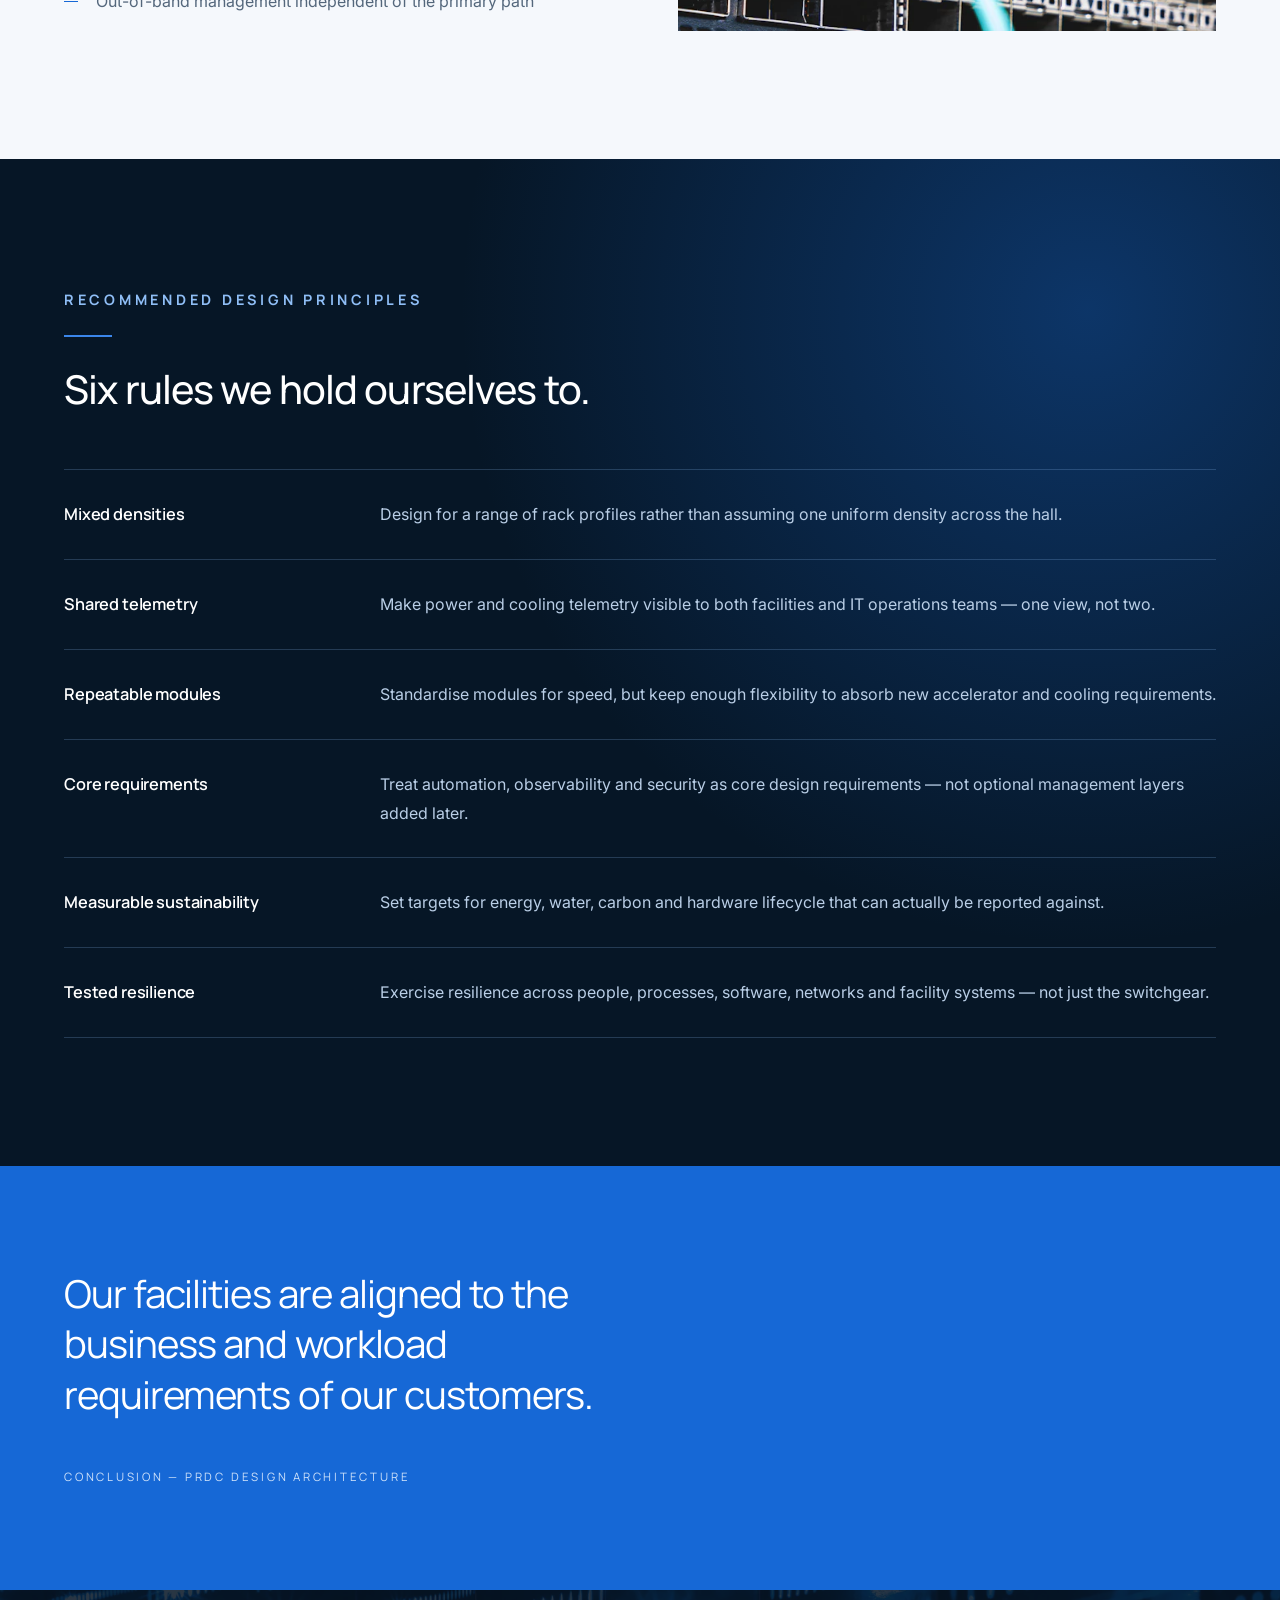
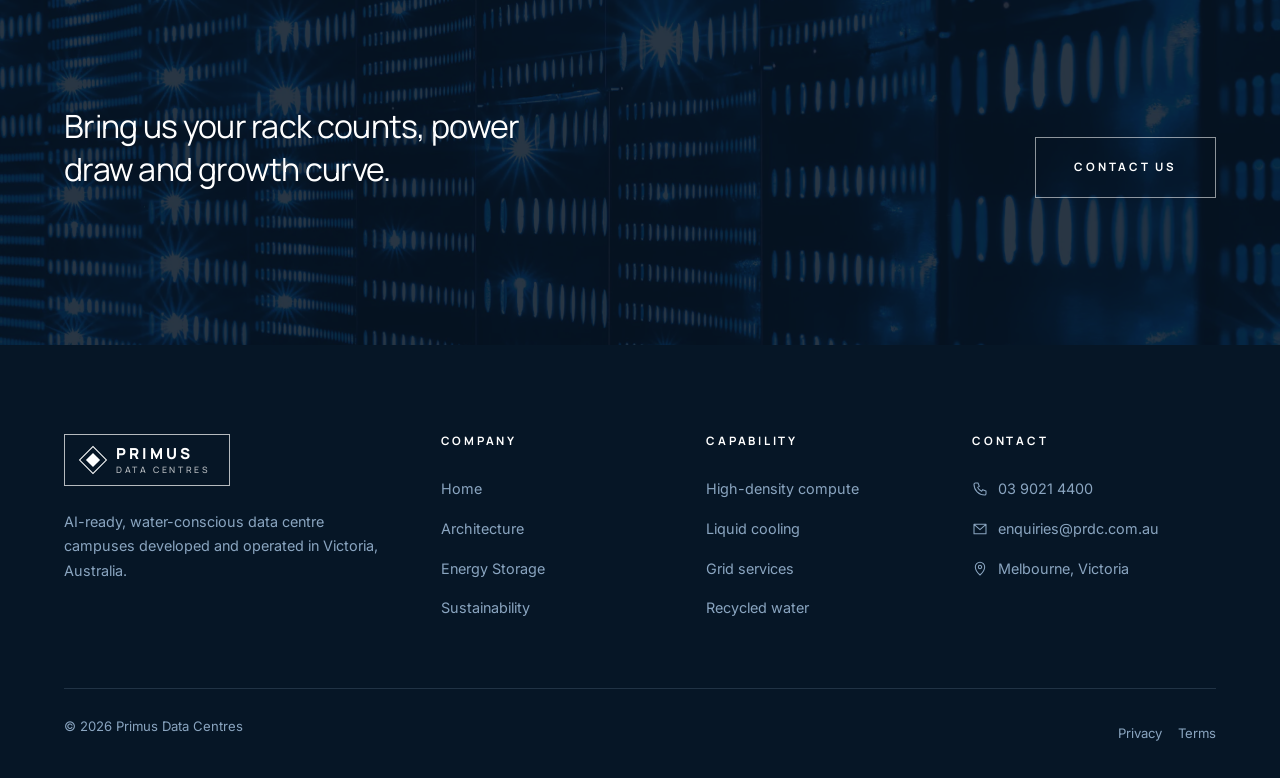
==== commit a9360af7: "changes img" ====
--- a/architecture.html
+++ b/architecture.html
@@ -288,7 +288,10 @@
         </div>
         <div class="footer__bar">
           <span>© 2026 Primus Data Centres</span>
-          <span><a href="privacy.html">Privacy</a> · <a href="terms.html">Terms</a></span>
+          <span class="footer_end">
+            <a href="privacy.html">Privacy</a>
+            <a href="terms.html">Terms</a>
+          </span>
         </div>
       </div>
     </footer>
--- a/assets/styles.css
+++ b/assets/styles.css
@@ -1182,6 +1182,11 @@
   }
   .burger.open span {
     background: #fff;
+    height: 2px;
+  }
+  .burger.open {
+    border: 1px solid var(--blue-300);
+    border-radius: 50%;
   }
   .burger.open span:nth-child(1) {
     transform: translateY(6.5px) rotate(45deg);
